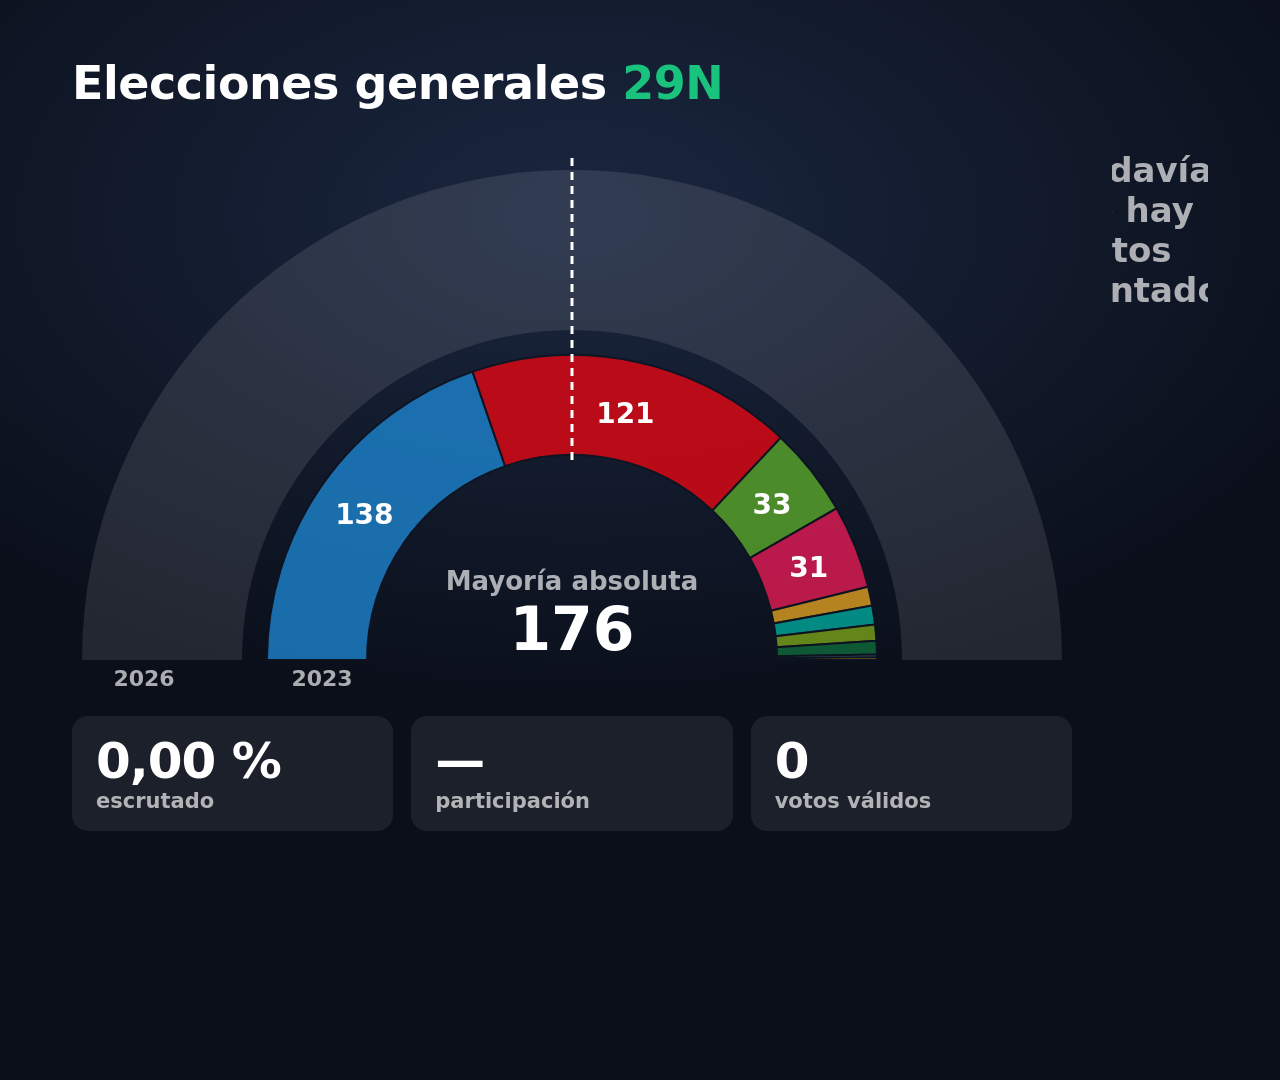
==== web/directo/index.html @ 6703514a "Gráficos para directo (OBS) y resumen de datos para pantallas de calle - web/directo/: faldón, colum" ====
<!doctype html>
<html lang="es">
<head>
<meta charset="utf-8">
<meta name="robots" content="noindex, nofollow">
<title>29N · Gráficos para directo</title>
<!--
  Gráficos del 29N para capturar con OBS (fuente «Navegador», 1920 × 1080, fondo transparente).
  Leen el mismo fichero que la web (../data/vivo_29n.json) y se refrescan solos cada 15 s.

  Dirección: .../directo/?vista=VISTA[&opción=valor…]
    vista=faldon         barra inferior con carrusel de partidos (superpuesta sobre el plano de estudio)
    vista=columna        columna lateral con todos los partidos con escaño (superpuesta)
    vista=arco           pantalla completa: hemiciclo (fuera 2026, dentro 2023) y tabla
    vista=participacion  pantalla completa: constitución de mesas y avances de las 14:00 y las 18:00
    vista=provincia&provincia=28   pantalla completa: una provincia, con el último escaño
  Opciones:
    fondo=transparente | oscuro | croma     (por defecto: transparente en faldon/columna, oscuro en el resto)
    lado=derecha         columna a la derecha            paso=6     segundos por página del carrusel
    datos=simulacro | demo                  para ensayar sin recuento real (último envío del simulacro de Interior)
  Logos: si existe logos/<ID>.png (PP.png, PSOE.png, VOX.png, FA.png…), se muestra en lugar del bloque de color.
-->
<style>
  :root { --tinta: #0d1320; --panel: rgba(13, 19, 32, .94); --panel2: rgba(255, 255, 255, .07); --texto: #fff;
          --tenue: rgba(255, 255, 255, .66); --acento: #19c37d; --sube: #3ddc84; --baja: #ff6b6b; }
  * { box-sizing: border-box; margin: 0; }
  html, body { width: 1920px; height: 1080px; overflow: hidden; background: transparent;
               font-family: "Inter", "Segoe UI", system-ui, -apple-system, Roboto, sans-serif; color: var(--texto);
               font-variant-numeric: tabular-nums; }
  body.fondo-oscuro { background: radial-gradient(1200px 700px at 30% 20%, #1b2740, #0a0f1a 70%); }
  body.fondo-croma { background: #00b140; }
  .vista { display: none; position: absolute; inset: 0; }
  body[data-vista="faldon"] #faldon, body[data-vista="columna"] #columna, body[data-vista="arco"] #arco,
  body[data-vista="participacion"] #participacion, body[data-vista="provincia"] #provincia { display: block; }
  .sello { font-size: 20px; font-weight: 800; letter-spacing: .12em; padding: 6px 14px; border-radius: 6px;
           background: #ffb020; color: #1a1300; }
  .delta { font-weight: 700; } .delta.sube { color: var(--sube); } .delta.baja { color: var(--baja); }
  .delta.igual { color: var(--tenue); }
  .logo { display: inline-flex; align-items: center; justify-content: center; border-radius: 10px; font-weight: 800;
          color: #fff; overflow: hidden; flex: none; text-shadow: 0 1px 2px rgba(0, 0, 0, .35); }
  .logo img { width: 100%; height: 100%; object-fit: contain; background: #fff; }

  /* ---------- Faldón ---------- */
  #faldon .barra { position: absolute; left: 60px; right: 60px; bottom: 54px; height: 150px; display: flex;
                   border-radius: 18px; overflow: hidden; background: var(--panel); box-shadow: 0 12px 40px rgba(0, 0, 0, .45); }
  #faldon .cab { width: 330px; flex: none; padding: 18px 26px; background: var(--acento); color: #04150d;
                 display: flex; flex-direction: column; justify-content: center; }
  #faldon .cab .t { font-size: 19px; font-weight: 800; letter-spacing: .08em; text-transform: uppercase; }
  #faldon .cab .n { font-size: 58px; font-weight: 800; line-height: 1.05; letter-spacing: -.02em; }
  #faldon .cab .h { font-size: 18px; font-weight: 600; opacity: .8; }
  #faldon .pista { flex: 1; display: grid; grid-template-columns: repeat(5, 1fr); align-items: stretch; }
  #faldon .ficha { display: flex; align-items: center; gap: 16px; padding: 0 20px; border-left: 1px solid rgba(255, 255, 255, .1);
                   animation: entra .5s ease both; min-width: 0; }
  #faldon .ficha .logo { width: 74px; height: 74px; font-size: 21px; }
  #faldon .ficha .nom { font-size: 21px; font-weight: 700; white-space: nowrap; overflow: hidden; text-overflow: ellipsis; }
  #faldon .ficha .esc { font-size: 50px; font-weight: 800; line-height: 1; letter-spacing: -.02em; }
  #faldon .ficha .esc small { font-size: 22px; font-weight: 700; margin-left: 8px; }
  #faldon .ficha .pct { font-size: 19px; color: var(--tenue); }
  #faldon .pie { position: absolute; right: 76px; bottom: 20px; font-size: 17px; color: #fff; opacity: .85;
                 text-shadow: 0 1px 3px rgba(0, 0, 0, .8); }
  @keyframes entra { from { opacity: 0; transform: translateY(18px); } to { opacity: 1; transform: none; } }

  /* ---------- Columna ---------- */
  #columna .col { position: absolute; top: 40px; bottom: 40px; left: 40px; width: 430px; border-radius: 18px;
                  background: var(--panel); box-shadow: 0 12px 40px rgba(0, 0, 0, .45); padding: 24px 22px;
                  display: flex; flex-direction: column; }
  body.lado-derecha #columna .col { left: auto; right: 40px; }
  #columna h1 { font-size: 26px; font-weight: 800; letter-spacing: .04em; text-transform: uppercase; line-height: 1.1; }
  #columna h1 b { color: var(--acento); display: block; }
  #columna .escr { margin: 16px 0 14px; padding: 10px 16px; border-radius: 12px; background: var(--panel2);
                   display: flex; align-items: baseline; justify-content: space-between; }
  #columna .escr span { font-size: 18px; color: var(--tenue); font-weight: 600; }
  #columna .escr b { font-size: 40px; font-weight: 800; letter-spacing: -.02em; }
  #columna .filas { flex: 1; display: flex; flex-direction: column; gap: 6px; overflow: hidden; }
  #columna .fila { display: grid; grid-template-columns: 1fr 78px 62px; align-items: center; height: 50px; flex: none;
                   border-radius: 9px; padding: 0 14px; font-size: 24px; font-weight: 700; }
  #columna .fila .n { white-space: nowrap; overflow: hidden; text-overflow: ellipsis; text-shadow: 0 1px 2px rgba(0, 0, 0, .3); }
  #columna .fila .e { text-align: right; font-size: 30px; font-weight: 800; }
  #columna .fila .d { text-align: right; font-size: 19px; background: rgba(0, 0, 0, .28); border-radius: 6px;
                      padding: 4px 6px; margin-left: 8px; }
  #columna .pie { margin-top: 12px; display: flex; justify-content: space-between; align-items: center; font-size: 20px; font-weight: 700; }
  #columna .pie span { color: var(--tenue); font-weight: 600; }

  /* ---------- Pantallas completas ---------- */
  .lleno { padding: 56px 72px; display: grid; gap: 40px; height: 100%; }
  .titulo { display: flex; align-items: center; gap: 22px; }
  .titulo h1 { font-size: 46px; font-weight: 800; letter-spacing: -.01em; }
  .titulo h1 b { color: var(--acento); }
  .titulo .hora { margin-left: auto; font-size: 24px; color: var(--tenue); font-weight: 600; }
  .cajas { display: flex; gap: 18px; }
  .caja { flex: 1; background: var(--panel2); border-radius: 16px; padding: 18px 24px; }
  .caja b { display: block; font-size: 50px; font-weight: 800; letter-spacing: -.02em; line-height: 1.1; }
  .caja span { font-size: 21px; color: var(--tenue); font-weight: 600; }
  #arco .lleno { grid-template-columns: 1000px 1fr; grid-template-rows: auto 1fr; }
  #arco .titulo { grid-column: 1 / -1; }
  #arco .izq { display: flex; flex-direction: column; gap: 26px; min-height: 0; }
  #arco svg { width: 100%; height: auto; display: block; }
  .tabla { display: flex; flex-direction: column; gap: 9px; min-height: 0; overflow: hidden; }
  .tabla .f { display: grid; grid-template-columns: 62px 1fr 150px 130px; align-items: center; gap: 18px;
              background: var(--panel2); border-radius: 13px; padding: 9px 20px 9px 10px; flex: none; }
  .tabla .f .logo { width: 62px; height: 62px; font-size: 17px; }
  .tabla .f .nom { font-size: 30px; font-weight: 700; white-space: nowrap; overflow: hidden; text-overflow: ellipsis; }
  .tabla .f .nom small { display: block; font-size: 19px; font-weight: 500; color: var(--tenue); }
  .tabla .f .pct { text-align: right; font-size: 27px; font-weight: 600; color: var(--tenue); }
  .tabla .f .esc { text-align: right; font-size: 48px; font-weight: 800; letter-spacing: -.02em; line-height: 1; }
  .tabla .f .esc small { display: block; font-size: 20px; margin-top: 3px; }
  #participacion .lleno { grid-template-rows: auto 1fr auto; }
  #participacion .dos { display: grid; grid-template-columns: 1fr 1fr; gap: 40px; align-items: stretch; }
  #participacion .av { background: var(--panel2); border-radius: 24px; padding: 40px 48px; display: flex; flex-direction: column; justify-content: center; }
  #participacion .av .h { font-size: 34px; font-weight: 700; color: var(--tenue); }
  #participacion .av .n { font-size: 190px; font-weight: 800; letter-spacing: -.04em; line-height: 1; }
  #participacion .av .n small { font-size: 80px; }
  #participacion .av .b { height: 22px; border-radius: 11px; background: rgba(255, 255, 255, .12); margin-top: 26px; overflow: hidden; }
  #participacion .av .b i { display: block; height: 100%; background: var(--acento); border-radius: 11px; }
  #participacion .av.pendiente .n { color: rgba(255, 255, 255, .25); }
  #provincia .lleno { grid-template-columns: 1fr 1fr; grid-template-rows: auto auto 1fr; }
  #provincia .titulo, #provincia .ultimo { grid-column: 1 / -1; }
  #provincia .ultimo { background: var(--acento); color: #04150d; border-radius: 16px; padding: 20px 28px; font-size: 32px; font-weight: 600; }
  #provincia .ultimo b { font-weight: 800; }
  .vacio { font-size: 34px; color: var(--tenue); font-weight: 600; align-self: center; }
</style>
</head>
<body>

<section id="faldon" class="vista">
  <div class="barra">
    <div class="cab"><div class="t" id="f-t">Escrutado</div><div class="n" id="f-n">—</div><div class="h" id="f-h"></div></div>
    <div class="pista" id="f-pista"></div>
  </div>
  <div class="pie" id="f-pie"></div>
</section>

<section id="columna" class="vista">
  <div class="col">
    <h1>Elecciones <b>generales</b></h1>
    <div class="escr"><span id="c-t">Escrutado</span><b id="c-n">—</b></div>
    <div class="filas" id="c-filas"></div>
    <div class="pie"><div>Mayoría absoluta 176</div><span id="c-h"></span></div>
  </div>
</section>

<section id="arco" class="vista">
  <div class="lleno">
    <div class="titulo"><h1>Elecciones generales <b>29N</b></h1><span class="sello" id="a-sello" hidden>SIMULACRO</span><span class="hora" id="a-h"></span></div>
    <div class="izq"><div id="a-svg"></div><div class="cajas" id="a-cajas"></div></div>
    <div class="tabla" id="a-tabla"></div>
  </div>
</section>

<section id="participacion" class="vista">
  <div class="lleno">
    <div class="titulo"><h1>Participación <b>29N</b></h1><span class="sello" id="p-sello" hidden>SIMULACRO</span><span class="hora" id="p-h"></span></div>
    <div class="dos" id="p-dos"></div>
    <div class="cajas" id="p-cajas"></div>
  </div>
</section>

<section id="provincia" class="vista">
  <div class="lleno">
    <div class="titulo"><h1 id="v-titulo"></h1><span class="sello" id="v-sello" hidden>SIMULACRO</span><span class="hora" id="v-h"></span></div>
    <div class="ultimo" id="v-ultimo" hidden></div>
    <div class="tabla" id="v-tabla"></div>
    <div class="izq"><div class="cajas" id="v-cajas" style="flex-direction:column"></div></div>
  </div>
</section>

<script>
const Q = new URLSearchParams(location.search);
const VISTA = Q.get("vista") || "arco";
const SUPERPUESTA = VISTA === "faldon" || VISTA === "columna";
document.body.dataset.vista = VISTA;
document.body.classList.add("fondo-" + (Q.get("fondo") || (SUPERPUESTA ? "transparente" : "oscuro")));
if (Q.get("lado") === "derecha") document.body.classList.add("lado-derecha");
const ORIGEN = { simulacro: "../data/simulacro_29n.json", demo: "../data/demo_29n.json" }[Q.get("datos")] || "../data/vivo_29n.json";
const PASO = 1000 * Math.max(3, Number(Q.get("paso")) || 6);

const NOMBRE = { PP: "PP", PSOE: "PSOE", VOX: "Vox", FA: "Frente Amplio", PODEMOS: "Podemos", SALF: "SALF", ERC: "ERC",
  JUNTS: "Junts", EH_BILDU: "EH Bildu", PNV: "PNV", BNG: "BNG", CC: "Coalición Canaria", COMPROMIS: "Compromís",
  NC: "NC-Podemos-IU", ADELANTE: "Adelante And.", TERUEL_EXISTE: "Teruel Existe", GBAI: "Geroa Bai", PACMA: "PACMA" };
const CORTO = { PP: "PP", PSOE: "PSOE", VOX: "VOX", FA: "FA", PODEMOS: "POD", SALF: "SALF", ERC: "ERC", JUNTS: "JUNTS",
  EH_BILDU: "BILDU", PNV: "PNV", BNG: "BNG", CC: "CC", COMPROMIS: "COMP", NC: "NC", ADELANTE: "ADEL", TERUEL_EXISTE: "TE", GBAI: "GBAI", PACMA: "PACMA" };
const COLOR = { PP: "#1D84CE", PSOE: "#E30713", VOX: "#5BA82B", FA: "#E51C55", PODEMOS: "#6B2E7A", SALF: "#7A5230",
  ERC: "#E0A020", JUNTS: "#00A99D", EH_BILDU: "#7BA21A", PNV: "#0F6B3C", BNG: "#5F93C0", CC: "#C9A400", COMPROMIS: "#D96A2B",
  NC: "#3C8D5A", ADELANTE: "#2AA198", TERUEL_EXISTE: "#4B6B4F", GBAI: "#B0333A", PACMA: "#9BB52B" };
// Reparto oficial de 2023 (anillo interior y comparación). PP incluye el escaño de UPN, hoy en coalición.
const E2023 = { PP: 138, PSOE: 121, VOX: 33, ERC: 7, JUNTS: 7, EH_BILDU: 6, PNV: 5, BNG: 1, CC: 1 };
const ARCO2023 = [["PP", 138], ["PSOE", 121], ["VOX", 33], ["SUMAR", 31], ["ERC", 7], ["JUNTS", 7], ["EH_BILDU", 6], ["PNV", 5], ["BNG", 1], ["CC", 1]];
const col = (f) => COLOR[f] || (f === "SUMAR" ? "#E51C55" : "#8D98A6");
const nom = (p) => NOMBRE[p.f] || p.s;
const $ = (s) => document.querySelector(s);
const num = (x) => Math.round(x).toLocaleString("es-ES", { useGrouping: "always" });
const dec = (x, d = 1) => Number(x).toLocaleString("es-ES", { minimumFractionDigits: d, maximumFractionDigits: d });
const el = (tag, cls, txt) => { const n = document.createElement(tag); if (cls) n.className = cls; if (txt !== undefined) n.textContent = txt; return n; };

function logo(p) {
  const d = el("span", "logo", CORTO[p.f] || p.s.slice(0, 5));
  d.style.background = col(p.f);
  const id = p.f !== "OTROS" ? p.f : null;
  if (id) {
    const img = new Image();
    img.onload = () => { d.textContent = ""; d.appendChild(img); };
    img.src = `logos/${id}.png`;
    img.alt = nom(p);
  }
  return d;
}
function delta(p, antes) {
  const base = antes ? antes[p.f] : E2023[p.f];
  if (base === undefined) return null;
  const d = p.e - base;
  return el("span", "delta " + (d > 0 ? "sube" : d < 0 ? "baja" : "igual"), d > 0 ? `+${d}` : d < 0 ? `−${-d}` : "=");
}
const conEscano = (a) => [...a.partidos].sort((x, y) => y.e - x.e || y.v - x.v);

let D = null, pagina = 0, firma = "";

function hemiciclo(a) {
  const NS = "http://www.w3.org/2000/svg";
  const svg = document.createElementNS(NS, "svg");
  svg.setAttribute("viewBox", "0 0 1000 540");
  const arco = (r1, r2, a0, a1) => {
    const pt = (r, x) => `${500 - r * Math.cos(x)},${510 - r * Math.sin(x)}`;
    return `M${pt(r2, a0)}A${r2},${r2} 0 0 1 ${pt(r2, a1)}L${pt(r1, a1)}A${r1},${r1} 0 0 0 ${pt(r1, a0)}Z`;
  };
  const texto = (x, y, t, tam, peso, relleno) => {
    const n = document.createElementNS(NS, "text");
    n.setAttribute("x", x); n.setAttribute("y", y); n.setAttribute("text-anchor", "middle");
    n.setAttribute("font-size", tam); n.setAttribute("font-weight", peso); n.setAttribute("fill", relleno || "#fff");
    n.textContent = t; svg.appendChild(n);
  };
  const anillo = (lista, r1, r2, opacidad) => {
    let acum = 0;
    if (!lista.length) {
      const p = document.createElementNS(NS, "path");
      p.setAttribute("d", arco(r1, r2, 0, Math.PI)); p.setAttribute("fill", "rgba(255,255,255,.1)"); svg.appendChild(p);
    }
    lista.forEach(([f, e]) => {
      const a0 = Math.PI * acum / 350, a1 = Math.PI * (acum + e) / 350;
      const p = document.createElementNS(NS, "path");
      p.setAttribute("d", arco(r1, r2, a0, a1)); p.setAttribute("fill", col(f)); p.setAttribute("opacity", opacidad);
      p.setAttribute("stroke", "#0d1320"); p.setAttribute("stroke-width", "2"); svg.appendChild(p);
      if (e >= 14) { const m = (a0 + a1) / 2, r = (r1 + r2) / 2; texto(500 - r * Math.cos(m), 510 - r * Math.sin(m) + 12, e, r2 - r1 > 100 ? 40 : 28, 800); }
      acum += e;
    });
  };
  anillo(conEscano(a).filter((p) => p.e > 0).map((p) => [p.f, p.e]), 330, 490, 1);
  anillo(ARCO2023, 205, 305, .8);
  const l = document.createElementNS(NS, "line");
  l.setAttribute("x1", 500); l.setAttribute("x2", 500); l.setAttribute("y1", 8); l.setAttribute("y2", 310);
  l.setAttribute("stroke", "#fff"); l.setAttribute("stroke-width", 3); l.setAttribute("stroke-dasharray", "8 6"); svg.appendChild(l);
  texto(500, 440, "Mayoría absoluta", 26, 600, "rgba(255,255,255,.66)");
  texto(500, 500, "176", 60, 800);
  texto(72, 536, "2026", 22, 700, "rgba(255,255,255,.66)");
  texto(250, 536, "2023", 22, 700, "rgba(255,255,255,.66)");
  return svg;
}

function tabla(cont, a, antes, max) {
  cont.replaceChildren();
  const lista = conEscano(a).filter((p) => p.e > 0 || p.v >= 0.02 * a.validos).slice(0, max);
  if (!lista.length) { cont.appendChild(el("div", "vacio", "Todavía no hay votos contados.")); return; }
  lista.forEach((p) => {
    const f = el("div", "f");
    const n = el("div", "nom", nom(p));
    n.appendChild(el("small", null, num(p.v) + " votos"));
    const e = el("div", "esc", String(p.e));
    const d = delta(p, antes); if (d) { const s = el("small"); s.appendChild(d); s.append(antes ? " vs 2023" : " vs 2023"); e.appendChild(s); }
    f.append(logo(p), n, el("div", "pct", dec(100 * p.v / a.validos, 1) + " %"), e);
    cont.appendChild(f);
  });
}
function cajas(cont, datos) {
  cont.replaceChildren();
  datos.forEach(([v, t]) => { const c = el("div", "caja"); c.append(el("b", null, v), el("span", null, t)); cont.appendChild(c); });
}

function pintarFaldon() {
  const a = D.nacional, hay = a.escrutado > 0, av = a.avances || [];
  if (hay) { $("#f-t").textContent = "Escrutado"; $("#f-n").textContent = dec(a.escrutado, 1) + " %"; }
  else if (av[1] > 0 || av[0] > 0) { $("#f-t").textContent = "Participación " + (av[1] > 0 ? "18:00" : "14:00"); $("#f-n").textContent = dec(av[1] > 0 ? av[1] : av[0], 1) + " %"; }
  else { $("#f-t").textContent = "Elecciones 29N"; $("#f-n").textContent = "20:00"; }
  $("#f-h").textContent = hay && D.hora ? "Actualizado a las " + D.hora : hay ? "" : "Inicio del escrutinio";
  const lista = conEscano(a).filter((p) => p.e > 0 || p.v >= 0.02 * a.validos);
  const pista = $("#f-pista");
  pista.replaceChildren();
  const paginas = Math.max(1, Math.ceil(lista.length / 5));
  lista.slice((pagina % paginas) * 5, (pagina % paginas) * 5 + 5).forEach((p, i) => {
    const f = el("div", "ficha"); f.style.animationDelay = i * 70 + "ms";
    const t = el("div");
    const e = el("div", "esc", String(p.e));
    const d = delta(p); if (d) { const s = el("small"); s.appendChild(d); e.appendChild(s); }
    t.append(el("div", "nom", nom(p)), e, el("div", "pct", dec(100 * p.v / a.validos, 1) + " % de voto"));
    f.append(logo(p), t);
    pista.appendChild(f);
  });
  if (!lista.length) pista.appendChild(el("div", "ficha", ""));
  $("#f-pie").textContent = (D.simulacro ? "SIMULACRO · " : "") + "Escaños · mayoría absoluta 176 · " + (paginas > 1 ? `${pagina % paginas + 1}/${paginas}` : "") + " · Fuente: Ministerio del Interior";
}
function pintarColumna() {
  const a = D.nacional;
  $("#c-t").textContent = D.simulacro ? "Simulacro · escrutado" : "Escrutado";
  $("#c-n").textContent = dec(a.escrutado, 2) + " %";
  $("#c-h").textContent = D.hora || "";
  const cont = $("#c-filas");
  cont.replaceChildren();
  conEscano(a).filter((p) => p.e > 0).slice(0, 15).forEach((p) => {
    const f = el("div", "fila"); f.style.background = col(p.f);
    const d = delta(p);
    const dd = el("div", "d"); if (d) { d.className = "delta"; dd.appendChild(d); } else dd.style.visibility = "hidden";
    f.append(el("div", "n", nom(p)), el("div", "e", String(p.e)), dd);
    cont.appendChild(f);
  });
  if (!cont.children.length) cont.appendChild(el("div", "vacio", "El escrutinio empieza a las 20:00"));
}
function pintarArco() {
  const a = D.nacional;
  $("#a-sello").hidden = !D.simulacro;
  $("#a-h").textContent = a.escrutado > 0 && D.hora ? "Actualizado a las " + D.hora : "";
  $("#a-svg").replaceChildren(hemiciclo(a));
  cajas($("#a-cajas"), [[dec(a.escrutado, 2) + " %", "escrutado"], [a.escrutado > 0 ? dec(a.participacion_residentes, 2) + " %" : "—", "participación"],
                        [num(a.validos), "votos válidos"]]);
  tabla($("#a-tabla"), a, null, 9);
}
function pintarParticipacion() {
  const a = D.nacional, av = a.avances || [0, 0];
  $("#p-sello").hidden = !D.simulacro;
  $("#p-h").textContent = "Fuente: Ministerio del Interior";
  const cont = $("#p-dos");
  cont.replaceChildren();
  [["Avance de las 14:00", av[0]], ["Avance de las 18:00", av[1]]].forEach(([t, v]) => {
    const c = el("div", "av" + (v > 0 ? "" : " pendiente"));
    const n = el("div", "n", v > 0 ? dec(v, 1) : "—"); if (v > 0) n.appendChild(el("small", null, " %"));
    const b = el("div", "b"); const i = el("i"); i.style.width = Math.min(100, v || 0) + "%"; b.appendChild(i);
    c.append(el("div", "h", t), n, b);
    cont.appendChild(c);
  });
  const m = a.mesas || {};
  cajas($("#p-cajas"), [[m.total ? dec(100 * m.constituidas / m.total, 1) + " %" : "—", "mesas constituidas"],
                        [m.total ? num(m.total) : "—", "mesas electorales"], [a.censo ? num(a.censo) : "—", "electores"]]);
}
function pintarProvincia() {
  const cod = Q.get("provincia") || "28", a = D.provincias[cod];
  if (!a) return;
  $("#v-sello").hidden = !D.simulacro;
  $("#v-titulo").replaceChildren(a.nombre + " ", el("b", null, a.escanos_total + " escaños"));
  $("#v-h").textContent = a.escrutado > 0 && D.hora ? "Actualizado a las " + D.hora : "";
  const u = $("#v-ultimo");
  u.hidden = !(a.escrutado > 0 && a.ultimo && Number(a.ultimo.ultima) > 0);
  if (!u.hidden) {
    const sig = (c) => { const p = a.partidos.find((x) => Number(x.c) === Number(c)); return p ? nom(p) : "otra candidatura"; };
    u.replaceChildren(el("b", null, "Último escaño: "), sig(a.ultimo.ultima) + ". ");
    if (Number(a.ultimo.proxima) > 0) u.append("El siguiente sería para ", el("b", null, sig(a.ultimo.proxima)), `, a ${num(a.ultimo.faltan)} votos.`);
  }
  tabla($("#v-tabla"), a, null, 7);
  cajas($("#v-cajas"), [[dec(a.escrutado, 2) + " %", "escrutado"], [a.escrutado > 0 ? dec(a.participacion_residentes, 2) + " %" : "—", "participación"],
                        [num(a.validos), "votos válidos"]]);
}
const PINTAR = { faldon: pintarFaldon, columna: pintarColumna, arco: pintarArco, participacion: pintarParticipacion, provincia: pintarProvincia };

async function cargar() {
  try {
    const r = await fetch(ORIGEN, { cache: "no-store" });
    if (!r.ok) return;
    const txt = await r.text();
    if (txt === firma) return;          // sin cambios: no se repinta (evita parpadeos en emisión)
    firma = txt; D = JSON.parse(txt);
    (PINTAR[VISTA] || pintarArco)();
  } catch (e) { /* se mantiene lo último que se pintó */ }
}
cargar();
setInterval(cargar, 15000);
if (VISTA === "faldon") setInterval(() => { if (D) { pagina++; pintarFaldon(); } }, PASO);
</script>
</body>
</html>
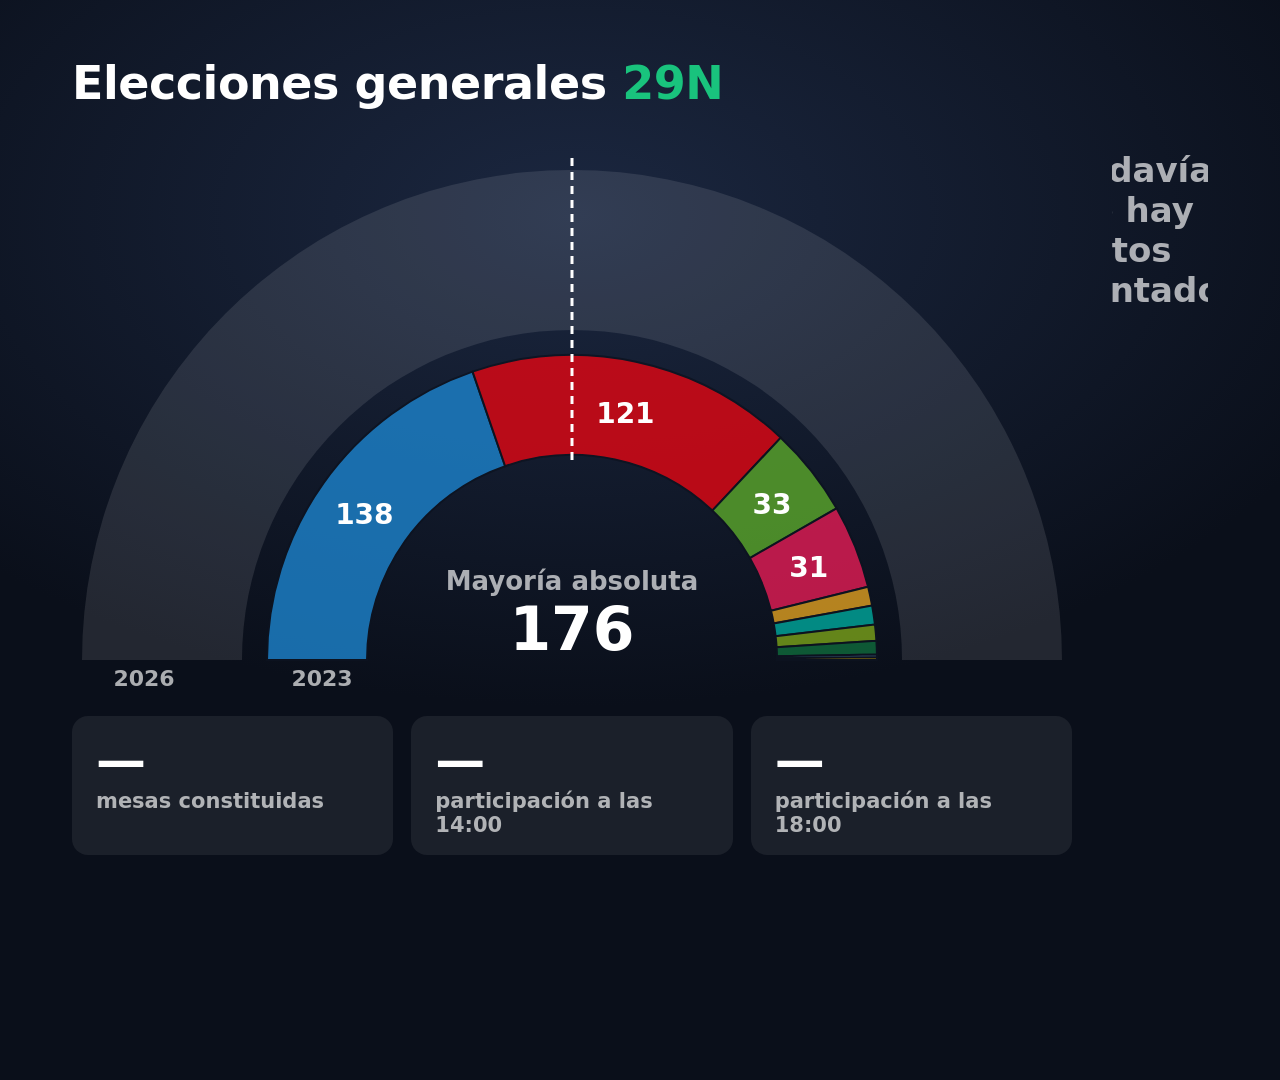
==== commit 5487190b: "Ensayo por fases de los gráficos de directo, piezas verticales para redes y análisis recuento/proyec" ====
--- a/web/directo/index.html
+++ b/web/directo/index.html
@@ -14,6 +14,14 @@
     vista=arco           pantalla completa: hemiciclo (fuera 2026, dentro 2023) y tabla
     vista=participacion  pantalla completa: constitución de mesas y avances de las 14:00 y las 18:00
     vista=provincia&provincia=28   pantalla completa: una provincia, con el último escaño
+    vista=ticker         cinta inferior que corre con los escaños más disputados: las n=5 provincias donde a la
+                         candidatura siguiente le faltan menos votos para quitar el último escaño (superpuesta).
+                         minimo=50 (% escrutado de la provincia para entrar); velocidad=140 (píxeles por segundo)
+    (piezas verticales para redes, en otra página: redes.html)
+    vista=bucle          pantalla completa: todos los gráficos, uno tras otro (cada=12 segundos por gráfico;
+                         vistas=arco,participacion,columna,faldon,provincia; provincias=28,08,46,41,29,48,50).
+                         Antes del escrutinio solo alterna participación y faldón.
+  Galería con miniaturas de todos: galeria.html
   Opciones:
     fondo=transparente | oscuro | croma     (por defecto: transparente en faldon/columna, oscuro en el resto)
     lado=derecha         columna a la derecha            paso=6     segundos por página del carrusel
@@ -31,7 +39,27 @@
   body.fondo-croma { background: #00b140; }
   .vista { display: none; position: absolute; inset: 0; }
   body[data-vista="faldon"] #faldon, body[data-vista="columna"] #columna, body[data-vista="arco"] #arco,
-  body[data-vista="participacion"] #participacion, body[data-vista="provincia"] #provincia { display: block; }
+  body[data-vista="participacion"] #participacion, body[data-vista="provincia"] #provincia,
+  body[data-vista="ticker"] #ticker { display: block; }
+  /* ---------- Ticker de escaños disputados ---------- */
+  #ticker .barra { position: absolute; left: 0; right: 0; bottom: 48px; height: 92px; display: flex; background: var(--panel);
+                   box-shadow: 0 12px 40px rgba(0, 0, 0, .45); }
+  #ticker .cab { flex: none; display: flex; flex-direction: column; justify-content: center; padding: 0 34px; background: var(--acento);
+                 color: #04150d; z-index: 1; box-shadow: 14px 0 22px rgba(0, 0, 0, .45); }
+  #ticker .cab b { font-size: 27px; font-weight: 800; letter-spacing: .06em; text-transform: uppercase; line-height: 1.1; }
+  #ticker .cab span { font-size: 17px; font-weight: 600; opacity: .8; }
+  #ticker .cinta { flex: 1; overflow: hidden; }
+  #ticker .rueda { display: inline-flex; height: 100%; align-items: center; white-space: nowrap; will-change: transform;
+                   animation: corre 40s linear infinite; }
+  #ticker .item { display: inline-flex; align-items: center; gap: 14px; padding: 0 46px; font-size: 30px; height: 100%;
+                  border-right: 1px solid rgba(255, 255, 255, .14); }
+  #ticker .item .prov { font-weight: 800; text-transform: uppercase; letter-spacing: .03em; }
+  #ticker .item .esc { font-size: 20px; color: var(--tenue); font-weight: 600; }
+  #ticker .item i { width: 18px; height: 18px; border-radius: 5px; flex: none; }
+  #ticker .item .t { color: var(--tenue); }
+  #ticker .item .votos { font-weight: 800; color: #ffd166; }
+  #ticker .aviso { padding: 0 46px; font-size: 28px; color: var(--tenue); align-self: center; }
+  @keyframes corre { from { transform: translateX(0); } to { transform: translateX(-50%); } }
   .sello { font-size: 20px; font-weight: 800; letter-spacing: .12em; padding: 6px 14px; border-radius: 6px;
            background: #ffb020; color: #1a1300; }
   .delta { font-weight: 700; } .delta.sube { color: var(--sube); } .delta.baja { color: var(--baja); }
@@ -56,6 +84,8 @@
   #faldon .ficha .esc { font-size: 50px; font-weight: 800; line-height: 1; letter-spacing: -.02em; }
   #faldon .ficha .esc small { font-size: 22px; font-weight: 700; margin-left: 8px; }
   #faldon .ficha .pct { font-size: 19px; color: var(--tenue); }
+  #faldon .pista.previa { grid-template-columns: repeat(3, 1fr); }
+  #faldon .pista.previa .ficha { padding: 0 34px; } #faldon .pista.previa .ficha .esc { font-size: 54px; }
   #faldon .pie { position: absolute; right: 76px; bottom: 20px; font-size: 17px; color: #fff; opacity: .85;
                  text-shadow: 0 1px 3px rgba(0, 0, 0, .8); }
   @keyframes entra { from { opacity: 0; transform: translateY(18px); } to { opacity: 1; transform: none; } }
@@ -70,7 +100,7 @@
   #columna .escr { margin: 16px 0 14px; padding: 10px 16px; border-radius: 12px; background: var(--panel2);
                    display: flex; align-items: baseline; justify-content: space-between; }
   #columna .escr span { font-size: 18px; color: var(--tenue); font-weight: 600; }
-  #columna .escr b { font-size: 40px; font-weight: 800; letter-spacing: -.02em; }
+  #columna .escr b { white-space: nowrap; margin-left: 10px; font-size: 40px; font-weight: 800; letter-spacing: -.02em; }
   #columna .filas { flex: 1; display: flex; flex-direction: column; gap: 6px; overflow: hidden; }
   #columna .fila { display: grid; grid-template-columns: 1fr 78px 62px; align-items: center; height: 50px; flex: none;
                    border-radius: 9px; padding: 0 14px; font-size: 24px; font-weight: 700; }
@@ -78,6 +108,8 @@
   #columna .fila .e { text-align: right; font-size: 30px; font-weight: 800; }
   #columna .fila .d { text-align: right; font-size: 19px; background: rgba(0, 0, 0, .28); border-radius: 6px;
                       padding: 4px 6px; margin-left: 8px; }
+  #columna .filas .caja { flex: none; padding: 14px 18px; margin-bottom: 6px; } #columna .filas .caja b { font-size: 42px; }
+  #columna .filas .vacio { font-size: 24px; margin-top: 14px; align-self: flex-start; }
   #columna .pie { margin-top: 12px; display: flex; justify-content: space-between; align-items: center; font-size: 20px; font-weight: 700; }
   #columna .pie span { color: var(--tenue); font-weight: 600; }
 
@@ -104,6 +136,13 @@
   .tabla .f .pct { text-align: right; font-size: 27px; font-weight: 600; color: var(--tenue); }
   .tabla .f .esc { text-align: right; font-size: 48px; font-weight: 800; letter-spacing: -.02em; line-height: 1; }
   .tabla .f .esc small { display: block; font-size: 20px; margin-top: 3px; }
+  .tabla.densa { gap: 6px; }
+  .tabla.densa .f { padding: 4px 18px 4px 8px; grid-template-columns: 46px 1fr 150px 130px; }
+  .tabla.densa .f .logo { width: 46px; height: 46px; font-size: 13px; border-radius: 8px; }
+  .tabla.densa .f .nom { font-size: 25px; } .tabla.densa .f .nom small { font-size: 15px; }
+  .tabla.densa .f .pct { font-size: 23px; } .tabla.densa .f .esc { font-size: 36px; }
+  .tabla.densa .f .esc { white-space: nowrap; } .tabla.densa .f .esc small { display: inline; font-size: 19px; margin: 0 0 0 10px; }
+  .tabla.densa .f .esc .vs { display: none; }
   #participacion .lleno { grid-template-rows: auto 1fr auto; }
   #participacion .dos { display: grid; grid-template-columns: 1fr 1fr; gap: 40px; align-items: stretch; }
   #participacion .av { background: var(--panel2); border-radius: 24px; padding: 40px 48px; display: flex; flex-direction: column; justify-content: center; }
@@ -112,6 +151,8 @@
   #participacion .av .n small { font-size: 80px; }
   #participacion .av .b { height: 22px; border-radius: 11px; background: rgba(255, 255, 255, .12); margin-top: 26px; overflow: hidden; }
   #participacion .av .b i { display: block; height: 100%; background: var(--acento); border-radius: 11px; }
+  #participacion .av .cmp { font-size: 34px; font-weight: 600; margin-top: 26px; min-height: 48px; }
+  #participacion .av .ref { font-size: 26px; color: var(--tenue); margin-top: 8px; }
   #participacion .av.pendiente .n { color: rgba(255, 255, 255, .25); }
   #provincia .lleno { grid-template-columns: 1fr 1fr; grid-template-rows: auto auto 1fr; }
   #provincia .titulo, #provincia .ultimo { grid-column: 1 / -1; }
@@ -155,6 +196,13 @@
   </div>
 </section>
 
+<section id="ticker" class="vista">
+  <div class="barra">
+    <div class="cab"><b>Escaños en el aire</b><span id="t-h"></span></div>
+    <div class="cinta" id="t-cinta"></div>
+  </div>
+</section>
+
 <section id="provincia" class="vista">
   <div class="lleno">
     <div class="titulo"><h1 id="v-titulo"></h1><span class="sello" id="v-sello" hidden>SIMULACRO</span><span class="hora" id="v-h"></span></div>
@@ -166,8 +214,13 @@
 
 <script>
 const Q = new URLSearchParams(location.search);
-const VISTA = Q.get("vista") || "arco";
-const SUPERPUESTA = VISTA === "faldon" || VISTA === "columna";
+const TODAS = ["arco", "participacion", "columna", "faldon", "provincia"];
+const BUCLE = Q.get("vista") === "bucle";
+const VISTAS = (Q.get("vistas") || TODAS.join(",")).split(",").filter((v) => TODAS.includes(v) || v === "ticker");
+const PROVS = (Q.get("provincias") || "28,08,46,41,29,48,50").split(",");
+let VISTA = BUCLE ? VISTAS[0] || "arco" : Q.get("vista") || "arco";
+let PROV = Q.get("provincia") || PROVS[0];
+const SUPERPUESTA = !BUCLE && ["faldon", "columna", "ticker"].includes(VISTA);
 document.body.dataset.vista = VISTA;
 document.body.classList.add("fondo-" + (Q.get("fondo") || (SUPERPUESTA ? "transparente" : "oscuro")));
 if (Q.get("lado") === "derecha") document.body.classList.add("lado-derecha");
@@ -183,7 +236,11 @@
   ERC: "#E0A020", JUNTS: "#00A99D", EH_BILDU: "#7BA21A", PNV: "#0F6B3C", BNG: "#5F93C0", CC: "#C9A400", COMPROMIS: "#D96A2B",
   NC: "#3C8D5A", ADELANTE: "#2AA198", TERUEL_EXISTE: "#4B6B4F", GBAI: "#B0333A", PACMA: "#9BB52B" };
 // Reparto oficial de 2023 (anillo interior y comparación). PP incluye el escaño de UPN, hoy en coalición.
+// Avances de participación de las dos generales anteriores (Interior, vía la tabla de Wikipedia; ver escrutinio_29n.py).
+const AV_PREVIOS = [{ 2023: 40.48, 2019: 37.92 }, { 2023: 53.12, 2019: 56.86 }];
 const E2023 = { PP: 138, PSOE: 121, VOX: 33, ERC: 7, JUNTS: 7, EH_BILDU: 6, PNV: 5, BNG: 1, CC: 1 };
+// Escaños de 2023 por provincia de los espacios con continuidad (de web/data/resultados.json; PP incluye UPN).
+const E2023_PROV = {"01":{"PSOE":1,"EH_BILDU":1,"PP":1,"PNV":1},"02":{"PP":2,"PSOE":2},"03":{"PP":5,"PSOE":4,"VOX":2},"04":{"PP":3,"PSOE":2,"VOX":1},"05":{"PP":2,"PSOE":1},"06":{"PSOE":2,"PP":2,"VOX":1},"07":{"PP":3,"PSOE":3,"VOX":1},"08":{"PSOE":13,"PP":5,"ERC":4,"JUNTS":3,"VOX":2},"09":{"PP":2,"PSOE":2},"10":{"PSOE":2,"PP":2},"11":{"PP":4,"PSOE":3,"VOX":1},"12":{"PP":2,"PSOE":2,"VOX":1},"13":{"PP":2,"PSOE":2,"VOX":1},"14":{"PP":2,"PSOE":2,"VOX":1},"15":{"PP":4,"PSOE":2,"BNG":1},"16":{"PP":2,"PSOE":1},"17":{"PSOE":2,"JUNTS":2,"ERC":1},"18":{"PP":3,"PSOE":2,"VOX":1},"19":{"PP":1,"PSOE":1,"VOX":1},"20":{"EH_BILDU":2,"PSOE":2,"PNV":2},"21":{"PP":2,"PSOE":2,"VOX":1},"22":{"PP":2,"PSOE":1},"23":{"PP":2,"PSOE":2,"VOX":1},"24":{"PP":2,"PSOE":2},"25":{"PSOE":2,"ERC":1,"JUNTS":1},"26":{"PP":2,"PSOE":2},"27":{"PP":3,"PSOE":1},"28":{"PP":16,"PSOE":10,"VOX":5},"29":{"PP":5,"PSOE":3,"VOX":2},"30":{"PP":4,"PSOE":3,"VOX":2},"31":{"PSOE":2,"EH_BILDU":1,"PP":2},"32":{"PP":3,"PSOE":1},"33":{"PP":3,"PSOE":2,"VOX":1},"34":{"PP":2,"PSOE":1},"35":{"PSOE":3,"PP":3,"VOX":1},"36":{"PP":3,"PSOE":3},"37":{"PP":3,"PSOE":1},"38":{"PP":3,"PSOE":3,"CC":1},"39":{"PP":2,"PSOE":2,"VOX":1},"40":{"PP":2,"PSOE":1},"41":{"PSOE":5,"PP":4,"VOX":1},"42":{"PP":1,"PSOE":1},"43":{"PSOE":2,"ERC":1,"PP":1,"JUNTS":1},"44":{"PP":2,"PSOE":1},"45":{"PP":3,"PSOE":2,"VOX":1},"46":{"PP":6,"PSOE":5,"VOX":2},"47":{"PP":2,"PSOE":2,"VOX":1},"48":{"PNV":2,"PSOE":2,"EH_BILDU":2,"PP":1},"49":{"PP":2,"PSOE":1},"50":{"PP":3,"PSOE":2,"VOX":1},"51":{"PP":1},"52":{"PP":1}};
 const ARCO2023 = [["PP", 138], ["PSOE", 121], ["VOX", 33], ["SUMAR", 31], ["ERC", 7], ["JUNTS", 7], ["EH_BILDU", 6], ["PNV", 5], ["BNG", 1], ["CC", 1]];
 const col = (f) => COLOR[f] || (f === "SUMAR" ? "#E51C55" : "#8D98A6");
 const nom = (p) => NOMBRE[p.f] || p.s;
@@ -205,7 +262,8 @@
   return d;
 }
 function delta(p, antes) {
-  const base = antes ? antes[p.f] : E2023[p.f];
+  // Con `antes` (una provincia): los espacios con continuidad que no tuvieron escaño allí se comparan con 0.
+  const base = antes ? (E2023[p.f] === undefined ? undefined : antes[p.f] || 0) : E2023[p.f];
   if (base === undefined) return null;
   const d = p.e - base;
   return el("span", "delta " + (d > 0 ? "sube" : d < 0 ? "baja" : "igual"), d > 0 ? `+${d}` : d < 0 ? `−${-d}` : "=");
@@ -258,13 +316,14 @@
 function tabla(cont, a, antes, max) {
   cont.replaceChildren();
   const lista = conEscano(a).filter((p) => p.e > 0 || p.v >= 0.02 * a.validos).slice(0, max);
+  cont.classList.toggle("densa", lista.length > 9);      // con más de nueve filas se aprietan para que quepan todas
   if (!lista.length) { cont.appendChild(el("div", "vacio", "Todavía no hay votos contados.")); return; }
   lista.forEach((p) => {
     const f = el("div", "f");
     const n = el("div", "nom", nom(p));
     n.appendChild(el("small", null, num(p.v) + " votos"));
     const e = el("div", "esc", String(p.e));
-    const d = delta(p, antes); if (d) { const s = el("small"); s.appendChild(d); s.append(antes ? " vs 2023" : " vs 2023"); e.appendChild(s); }
+    const d = delta(p, antes); if (d) { const s = el("small"); s.appendChild(d); s.appendChild(el("span", "vs", " vs 2023")); e.appendChild(s); }
     f.append(logo(p), n, el("div", "pct", dec(100 * p.v / a.validos, 1) + " %"), e);
     cont.appendChild(f);
   });
@@ -274,12 +333,18 @@
   datos.forEach(([v, t]) => { const c = el("div", "caja"); c.append(el("b", null, v), el("span", null, t)); cont.appendChild(c); });
 }
 
+// Antes del escrutinio: mesas constituidas y avances de participación (lo que haya llegado), como pares [valor, rótulo].
+function previa(a) {
+  const m = a.mesas || {}, av = a.avances || [];
+  return [[m.total ? dec(100 * m.constituidas / m.total, 1) + " %" : "—", "mesas constituidas"],
+          [av[0] > 0 ? dec(av[0], 2) + " %" : "—", "participación a las 14:00"], [av[1] > 0 ? dec(av[1], 2) + " %" : "—", "participación a las 18:00"]];
+}
 function pintarFaldon() {
   const a = D.nacional, hay = a.escrutado > 0, av = a.avances || [];
   if (hay) { $("#f-t").textContent = "Escrutado"; $("#f-n").textContent = dec(a.escrutado, 1) + " %"; }
   else if (av[1] > 0 || av[0] > 0) { $("#f-t").textContent = "Participación " + (av[1] > 0 ? "18:00" : "14:00"); $("#f-n").textContent = dec(av[1] > 0 ? av[1] : av[0], 1) + " %"; }
   else { $("#f-t").textContent = "Elecciones 29N"; $("#f-n").textContent = "20:00"; }
-  $("#f-h").textContent = hay && D.hora ? "Actualizado a las " + D.hora : hay ? "" : "Inicio del escrutinio";
+  $("#f-h").textContent = hay && D.hora ? "Actualizado a las " + D.hora : hay ? "" : av[0] > 0 ? "Fuente: Ministerio del Interior" : "Inicio del escrutinio";
   const lista = conEscano(a).filter((p) => p.e > 0 || p.v >= 0.02 * a.validos);
   const pista = $("#f-pista");
   pista.replaceChildren();
@@ -293,13 +358,29 @@
     f.append(logo(p), t);
     pista.appendChild(f);
   });
-  if (!lista.length) pista.appendChild(el("div", "ficha", ""));
-  $("#f-pie").textContent = (D.simulacro ? "SIMULACRO · " : "") + "Escaños · mayoría absoluta 176 · " + (paginas > 1 ? `${pagina % paginas + 1}/${paginas}` : "") + " · Fuente: Ministerio del Interior";
+  if (!lista.length && !hay) {            // sin recuento: la barra enseña la participación comparada con 2023
+    pista.classList.add("previa");
+    const m = a.mesas || {};
+    [["Mesas constituidas", m.total ? dec(100 * m.constituidas / m.total, 1) + " %" : "—", m.total ? num(m.total) + " mesas" : ""],
+     ["Participación a las 14:00", av[0] > 0 ? dec(av[0], 2) + " %" : "—", av[0] > 0 ? AV_PREVIOS[0][2023] : null],
+     ["Participación a las 18:00", av[1] > 0 ? dec(av[1], 2) + " %" : "—", av[1] > 0 ? AV_PREVIOS[1][2023] : null]].forEach(([t, v, ref], k) => {
+      const f = el("div", "ficha"), c = el("div");
+      const pie = el("div", "pct");
+      if (typeof ref === "number") {
+        const d = (k === 1 ? av[0] : av[1]) - ref;
+        pie.append(el("span", "delta " + (d > 0 ? "sube" : d < 0 ? "baja" : "igual"), (d > 0 ? "▲ " : d < 0 ? "▼ " : "= ") + dec(Math.abs(d), 2)), ` puntos · en 2023, ${dec(ref, 2)} %`);
+      } else pie.textContent = ref || (k ? "pendiente" : "");
+      c.append(el("div", "nom", t), el("div", "esc", v), pie);
+      f.appendChild(c); pista.appendChild(f);
+    });
+  } else { pista.classList.remove("previa"); if (!lista.length) pista.appendChild(el("div", "ficha", "")); }
+  $("#f-pie").textContent = (D.simulacro ? "SIMULACRO · " : "") + (hay ? "Escaños · mayoría absoluta 176 · " + (paginas > 1 ? `${pagina % paginas + 1}/${paginas} · ` : "") : "") + "Fuente: Ministerio del Interior";
 }
 function pintarColumna() {
   const a = D.nacional;
-  $("#c-t").textContent = D.simulacro ? "Simulacro · escrutado" : "Escrutado";
-  $("#c-n").textContent = dec(a.escrutado, 2) + " %";
+  const hay = a.escrutado > 0, av = a.avances || [];
+  $("#c-t").textContent = (D.simulacro ? "Simulacro · " : "") + (hay ? "escrutado" : av[1] > 0 ? "participación 18:00" : av[0] > 0 ? "participación 14:00" : "escrutado");
+  $("#c-n").textContent = hay ? dec(a.escrutado, 2) + " %" : av[1] > 0 ? dec(av[1], 2) + " %" : av[0] > 0 ? dec(av[0], 2) + " %" : "0,00 %";
   $("#c-h").textContent = D.hora || "";
   const cont = $("#c-filas");
   cont.replaceChildren();
@@ -310,16 +391,19 @@
     f.append(el("div", "n", nom(p)), el("div", "e", String(p.e)), dd);
     cont.appendChild(f);
   });
-  if (!cont.children.length) cont.appendChild(el("div", "vacio", "El escrutinio empieza a las 20:00"));
+  if (!cont.children.length) {
+    previa(a).forEach(([v, t]) => { const c = el("div", "caja"); c.append(el("b", null, v), el("span", null, t)); cont.appendChild(c); });
+    cont.appendChild(el("div", "vacio", "El escrutinio empieza a las 20:00"));
+  }
 }
 function pintarArco() {
   const a = D.nacional;
   $("#a-sello").hidden = !D.simulacro;
   $("#a-h").textContent = a.escrutado > 0 && D.hora ? "Actualizado a las " + D.hora : "";
   $("#a-svg").replaceChildren(hemiciclo(a));
-  cajas($("#a-cajas"), [[dec(a.escrutado, 2) + " %", "escrutado"], [a.escrutado > 0 ? dec(a.participacion_residentes, 2) + " %" : "—", "participación"],
-                        [num(a.validos), "votos válidos"]]);
-  tabla($("#a-tabla"), a, null, 9);
+  cajas($("#a-cajas"), a.escrutado > 0 ? [[dec(a.escrutado, 2) + " %", "escrutado"], [dec(a.participacion_residentes, 2) + " %", "participación"],
+                        [num(a.validos), "votos válidos"]] : previa(a));
+  tabla($("#a-tabla"), a, null, 14);
 }
 function pintarParticipacion() {
   const a = D.nacional, av = a.avances || [0, 0];
@@ -327,11 +411,17 @@
   $("#p-h").textContent = "Fuente: Ministerio del Interior";
   const cont = $("#p-dos");
   cont.replaceChildren();
-  [["Avance de las 14:00", av[0]], ["Avance de las 18:00", av[1]]].forEach(([t, v]) => {
+  [["Avance de las 14:00", av[0]], ["Avance de las 18:00", av[1]]].forEach(([t, v], k) => {
     const c = el("div", "av" + (v > 0 ? "" : " pendiente"));
     const n = el("div", "n", v > 0 ? dec(v, 1) : "—"); if (v > 0) n.appendChild(el("small", null, " %"));
     const b = el("div", "b"); const i = el("i"); i.style.width = Math.min(100, v || 0) + "%"; b.appendChild(i);
-    c.append(el("div", "h", t), n, b);
+    const cmp = el("div", "cmp"), antes = AV_PREVIOS[k];
+    if (v > 0) {
+      const d = v - antes[2023];
+      cmp.append(el("span", "delta " + (d > 0 ? "sube" : d < 0 ? "baja" : "igual"), (d > 0 ? "▲ " : d < 0 ? "▼ " : "= ") + dec(Math.abs(d), 2) + " puntos"), " respecto a 2023");
+    }
+    const ref = el("div", "ref", `Julio de 2023: ${dec(antes[2023], 2)} %  ·  Noviembre de 2019: ${dec(antes[2019], 2)} %`);
+    c.append(el("div", "h", t), n, b, cmp, ref);
     cont.appendChild(c);
   });
   const m = a.mesas || {};
@@ -339,7 +429,7 @@
                         [m.total ? num(m.total) : "—", "mesas electorales"], [a.censo ? num(a.censo) : "—", "electores"]]);
 }
 function pintarProvincia() {
-  const cod = Q.get("provincia") || "28", a = D.provincias[cod];
+  const cod = PROV, a = D.provincias[cod];
   if (!a) return;
   $("#v-sello").hidden = !D.simulacro;
   $("#v-titulo").replaceChildren(a.nombre + " ", el("b", null, a.escanos_total + " escaños"));
@@ -351,12 +441,57 @@
     u.replaceChildren(el("b", null, "Último escaño: "), sig(a.ultimo.ultima) + ". ");
     if (Number(a.ultimo.proxima) > 0) u.append("El siguiente sería para ", el("b", null, sig(a.ultimo.proxima)), `, a ${num(a.ultimo.faltan)} votos.`);
   }
-  tabla($("#v-tabla"), a, null, 7);
+  tabla($("#v-tabla"), a, E2023_PROV[cod] || {}, 9);
   cajas($("#v-cajas"), [[dec(a.escrutado, 2) + " %", "escrutado"], [a.escrutado > 0 ? dec(a.participacion_residentes, 2) + " %" : "—", "participación"],
                         [num(a.validos), "votos válidos"]]);
 }
-const PINTAR = { faldon: pintarFaldon, columna: pintarColumna, arco: pintarArco, participacion: pintarParticipacion, provincia: pintarProvincia };
-
+/* Escaños más disputados: provincias donde a la siguiente candidatura le faltan menos votos para el último escaño.
+   Los votos que faltan los da Interior sobre lo contado hasta ese envío; para que no ganen siempre las provincias con
+   poco recuento se exige un mínimo escrutado y se ordena por los votos que faltarían al 100 % a este ritmo. */
+function disputados(n, minimo) {
+  return Object.values(D.provincias)
+    .filter((a) => a.escrutado >= minimo && a.escrutado > 0 && a.ultimo && Number(a.ultimo.ultima) > 0 && Number(a.ultimo.proxima) > 0 && a.ultimo.faltan > 0)
+    .sort((x, y) => x.ultimo.faltan / x.escrutado - y.ultimo.faltan / y.escrutado)
+    .slice(0, n);
+}
+function pintarTicker() {
+  const n = Math.max(1, Number(Q.get("n")) || 5), minimo = Q.has("minimo") ? Number(Q.get("minimo")) : 50;
+  const cinta = $("#t-cinta"), lista = disputados(n, minimo);
+  $("#t-h").textContent = (D.simulacro ? "SIMULACRO · " : "") + (D.hora ? "Datos de las " + D.hora : "Último escaño de cada provincia");
+  cinta.replaceChildren();
+  if (!lista.length) { cinta.appendChild(el("div", "aviso", D.nacional.escrutado > 0 ? "Aún no hay provincias con recuento suficiente." : "El escrutinio empieza a las 20:00.")); cinta.style.display = "flex"; return; }
+  cinta.style.display = "";
+  const rueda = el("div", "rueda");
+  const punto = (p) => { const i = el("i"); i.style.background = p ? col(p.f) : "#8D98A6"; return i; };
+  for (let vuelta = 0; vuelta < 2; vuelta++) lista.forEach((a) => {       // dos copias seguidas: la cinta gira sin corte
+    const de = (c) => a.partidos.find((x) => Number(x.c) === Number(c));
+    const u = de(a.ultimo.ultima), s = de(a.ultimo.proxima);
+    const it = el("span", "item");
+    it.append(el("span", "prov", a.nombre), el("span", "esc", dec(a.escrutado, 1) + " % escrutado"),
+      el("span", "t", "último escaño:"), punto(u), el("b", null, u ? nom(u) : "otra candidatura"),
+      el("span", "t", "· se lo quitaría"), punto(s), el("b", null, s ? nom(s) : "otra candidatura"),
+      el("span", "t", "con"), el("span", "votos", num(a.ultimo.faltan) + " votos más"));
+    rueda.appendChild(it);
+  });
+  cinta.appendChild(rueda);
+  rueda.style.animationDuration = Math.max(10, rueda.scrollWidth / 2 / Math.max(40, Number(Q.get("velocidad")) || 140)) + "s";
+}
+const PINTAR = { ticker: pintarTicker, faldon: pintarFaldon, columna: pintarColumna, arco: pintarArco, participacion: pintarParticipacion, provincia: pintarProvincia };
+
+function mostrar() { document.body.dataset.vista = VISTA; (PINTAR[VISTA] || pintarArco)(); }
+// Bucle: pasa al gráfico siguiente. Sin escrutinio solo tienen contenido la participación y el faldón.
+let paso = 0, vueltaProv = 0;
+function siguiente() {
+  if (!D) return;
+  const hay = D.nacional.escrutado > 0;
+  const lista = VISTAS.filter((v) => hay || v === "participacion" || v === "faldon");
+  if (!lista.length) return;
+  paso++;
+  VISTA = lista[paso % lista.length];
+  if (VISTA === "provincia") PROV = PROVS[vueltaProv++ % PROVS.length];
+  if (VISTA === "faldon") pagina++;
+  mostrar();
+}
 async function cargar() {
   try {
     const r = await fetch(ORIGEN, { cache: "no-store" });
@@ -364,12 +499,13 @@
     const txt = await r.text();
     if (txt === firma) return;          // sin cambios: no se repinta (evita parpadeos en emisión)
     firma = txt; D = JSON.parse(txt);
-    (PINTAR[VISTA] || pintarArco)();
+    mostrar();
   } catch (e) { /* se mantiene lo último que se pintó */ }
 }
 cargar();
 setInterval(cargar, 15000);
-if (VISTA === "faldon") setInterval(() => { if (D) { pagina++; pintarFaldon(); } }, PASO);
+if (BUCLE) setInterval(siguiente, 1000 * Math.max(4, Number(Q.get("cada")) || 12));
+else if (VISTA === "faldon") setInterval(() => { if (D) { pagina++; pintarFaldon(); } }, PASO);
 </script>
 </body>
 </html>
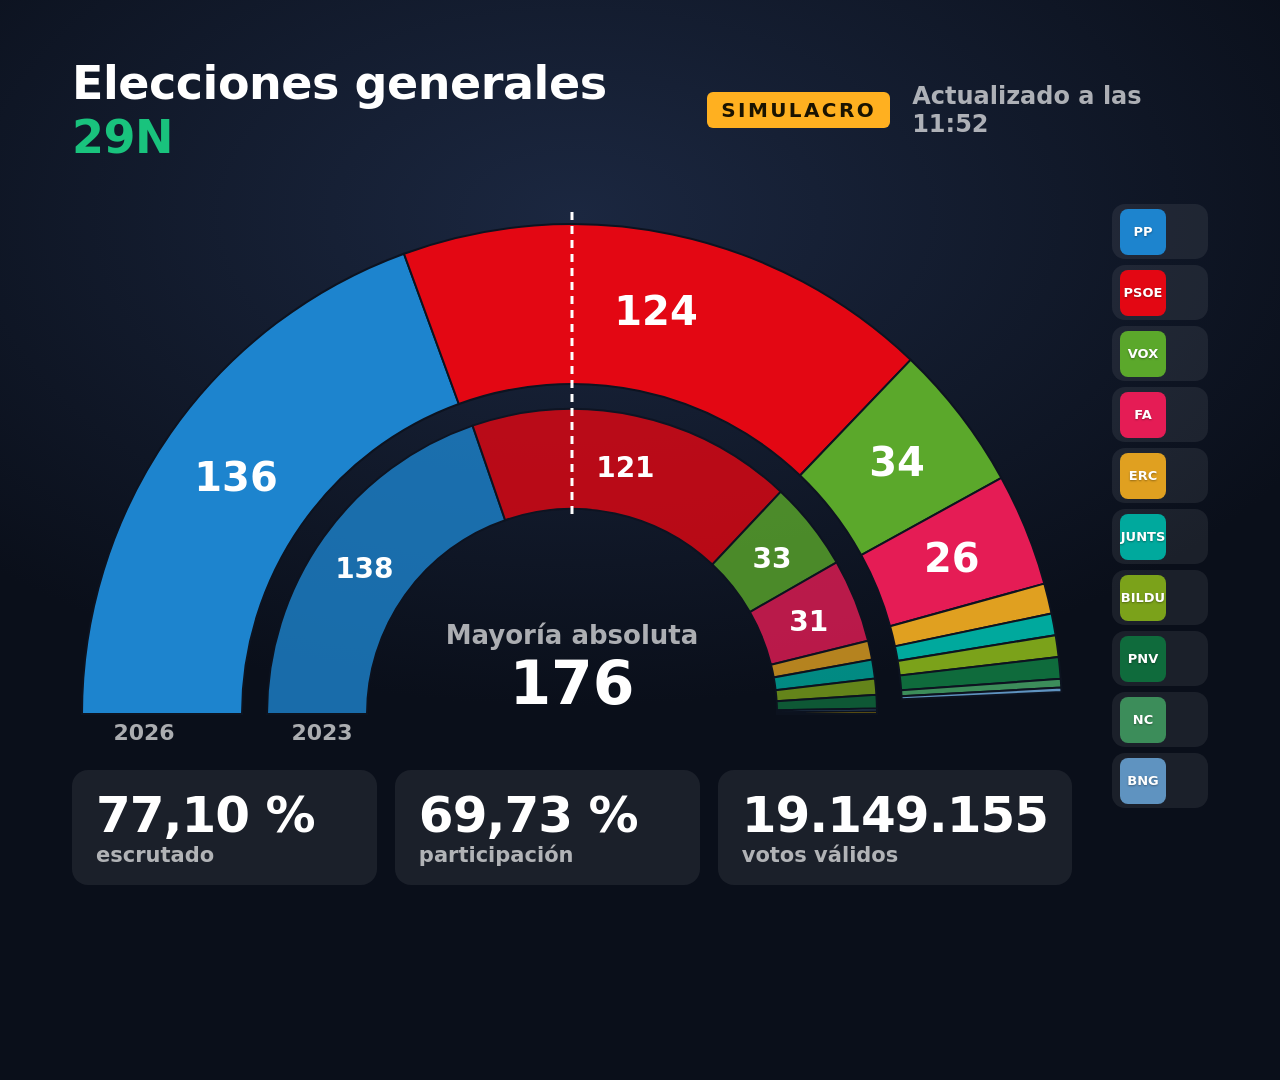
==== commit 8f4d7c10: "OBS con fondo blanco; redes: mapa de provincias con faldón y pactómetro Co-Authored-By: Claude Fable" ====
--- a/web/directo/index.html
+++ b/web/directo/index.html
@@ -23,20 +23,29 @@
                          Antes del escrutinio solo alterna participación y faldón.
   Galería con miniaturas de todos: galeria.html
   Opciones:
-    fondo=transparente | oscuro | croma     (por defecto: transparente en faldon/columna, oscuro en el resto)
+    fondo=transparente | oscuro | blanco | croma   (por defecto: transparente en faldon/columna, oscuro en el resto;
+                                            blanco = versión clara: fondo blanco, paneles claros y texto oscuro)
     lado=derecha         columna a la derecha            paso=6     segundos por página del carrusel
     datos=simulacro | demo                  para ensayar sin recuento real (último envío del simulacro de Interior)
   Logos: si existe logos/<ID>.png (PP.png, PSOE.png, VOX.png, FA.png…), se muestra en lugar del bloque de color.
 -->
 <style>
   :root { --tinta: #0d1320; --panel: rgba(13, 19, 32, .94); --panel2: rgba(255, 255, 255, .07); --texto: #fff;
-          --tenue: rgba(255, 255, 255, .66); --acento: #19c37d; --sube: #3ddc84; --baja: #ff6b6b; }
+          --tenue: rgba(255, 255, 255, .66); --acento: #19c37d; --sube: #3ddc84; --baja: #ff6b6b;
+          --raya: rgba(255, 255, 255, .12); --pista: rgba(255, 255, 255, .12); --oro: #ffd166; }
   * { box-sizing: border-box; margin: 0; }
   html, body { width: 1920px; height: 1080px; overflow: hidden; background: transparent;
                font-family: "Inter", "Segoe UI", system-ui, -apple-system, Roboto, sans-serif; color: var(--texto);
                font-variant-numeric: tabular-nums; }
   body.fondo-oscuro { background: radial-gradient(1200px 700px at 30% 20%, #1b2740, #0a0f1a 70%); }
   body.fondo-croma { background: #00b140; }
+  /* Versión clara (fondo=blanco): mismos gráficos con fondo blanco, paneles claros y texto oscuro. */
+  body.fondo-blanco { background: #fff; --tinta: #fff; --panel: #f3f5f8; --panel2: rgba(13, 19, 32, .06); --texto: #0d1320;
+                      --tenue: rgba(13, 19, 32, .62); --acento: #19c37d; --sube: #0a8a4a; --baja: #c62828;
+                      --raya: rgba(13, 19, 32, .12); --pista: rgba(13, 19, 32, .1); --oro: #a85f00; }
+  body.fondo-blanco #faldon .barra, body.fondo-blanco #columna .col, body.fondo-blanco #ticker .barra { box-shadow: 0 6px 24px rgba(13, 19, 32, .18); }
+  body.fondo-blanco #faldon .pie { color: var(--texto); text-shadow: none; }
+  body.fondo-blanco #participacion .av.pendiente .n { color: rgba(13, 19, 32, .22); }
   .vista { display: none; position: absolute; inset: 0; }
   body[data-vista="faldon"] #faldon, body[data-vista="columna"] #columna, body[data-vista="arco"] #arco,
   body[data-vista="participacion"] #participacion, body[data-vista="provincia"] #provincia,
@@ -52,12 +61,12 @@
   #ticker .rueda { display: inline-flex; height: 100%; align-items: center; white-space: nowrap; will-change: transform;
                    animation: corre 40s linear infinite; }
   #ticker .item { display: inline-flex; align-items: center; gap: 14px; padding: 0 46px; font-size: 30px; height: 100%;
-                  border-right: 1px solid rgba(255, 255, 255, .14); }
+                  border-right: 1px solid var(--raya); }
   #ticker .item .prov { font-weight: 800; text-transform: uppercase; letter-spacing: .03em; }
   #ticker .item .esc { font-size: 20px; color: var(--tenue); font-weight: 600; }
   #ticker .item i { width: 18px; height: 18px; border-radius: 5px; flex: none; }
   #ticker .item .t { color: var(--tenue); }
-  #ticker .item .votos { font-weight: 800; color: #ffd166; }
+  #ticker .item .votos { font-weight: 800; color: var(--oro); }
   #ticker .aviso { padding: 0 46px; font-size: 28px; color: var(--tenue); align-self: center; }
   @keyframes corre { from { transform: translateX(0); } to { transform: translateX(-50%); } }
   .sello { font-size: 20px; font-weight: 800; letter-spacing: .12em; padding: 6px 14px; border-radius: 6px;
@@ -77,7 +86,7 @@
   #faldon .cab .n { font-size: 58px; font-weight: 800; line-height: 1.05; letter-spacing: -.02em; }
   #faldon .cab .h { font-size: 18px; font-weight: 600; opacity: .8; }
   #faldon .pista { flex: 1; display: grid; grid-template-columns: repeat(5, 1fr); align-items: stretch; }
-  #faldon .ficha { display: flex; align-items: center; gap: 16px; padding: 0 20px; border-left: 1px solid rgba(255, 255, 255, .1);
+  #faldon .ficha { display: flex; align-items: center; gap: 16px; padding: 0 20px; border-left: 1px solid var(--raya);
                    animation: entra .5s ease both; min-width: 0; }
   #faldon .ficha .logo { width: 74px; height: 74px; font-size: 21px; }
   #faldon .ficha .nom { font-size: 21px; font-weight: 700; white-space: nowrap; overflow: hidden; text-overflow: ellipsis; }
@@ -103,7 +112,7 @@
   #columna .escr b { white-space: nowrap; margin-left: 10px; font-size: 40px; font-weight: 800; letter-spacing: -.02em; }
   #columna .filas { flex: 1; display: flex; flex-direction: column; gap: 6px; overflow: hidden; }
   #columna .fila { display: grid; grid-template-columns: 1fr 78px 62px; align-items: center; height: 50px; flex: none;
-                   border-radius: 9px; padding: 0 14px; font-size: 24px; font-weight: 700; }
+                   border-radius: 9px; padding: 0 14px; font-size: 24px; font-weight: 700; color: #fff; }
   #columna .fila .n { white-space: nowrap; overflow: hidden; text-overflow: ellipsis; text-shadow: 0 1px 2px rgba(0, 0, 0, .3); }
   #columna .fila .e { text-align: right; font-size: 30px; font-weight: 800; }
   #columna .fila .d { text-align: right; font-size: 19px; background: rgba(0, 0, 0, .28); border-radius: 6px;
@@ -149,7 +158,7 @@
   #participacion .av .h { font-size: 34px; font-weight: 700; color: var(--tenue); }
   #participacion .av .n { font-size: 190px; font-weight: 800; letter-spacing: -.04em; line-height: 1; }
   #participacion .av .n small { font-size: 80px; }
-  #participacion .av .b { height: 22px; border-radius: 11px; background: rgba(255, 255, 255, .12); margin-top: 26px; overflow: hidden; }
+  #participacion .av .b { height: 22px; border-radius: 11px; background: var(--pista); margin-top: 26px; overflow: hidden; }
   #participacion .av .b i { display: block; height: 100%; background: var(--acento); border-radius: 11px; }
   #participacion .av .cmp { font-size: 34px; font-weight: 600; margin-top: 26px; min-height: 48px; }
   #participacion .av .ref { font-size: 26px; color: var(--tenue); margin-top: 8px; }
@@ -280,6 +289,8 @@
     const pt = (r, x) => `${500 - r * Math.cos(x)},${510 - r * Math.sin(x)}`;
     return `M${pt(r2, a0)}A${r2},${r2} 0 0 1 ${pt(r2, a1)}L${pt(r1, a1)}A${r1},${r1} 0 0 0 ${pt(r1, a0)}Z`;
   };
+  const css = getComputedStyle(document.body), T = (v) => css.getPropertyValue(v).trim();
+  const TEXTO = T("--texto") || "#fff", TENUE = T("--tenue") || "rgba(255,255,255,.66)", TINTA = T("--tinta") || "#0d1320", PISTA = T("--pista") || "rgba(255,255,255,.1)";
   const texto = (x, y, t, tam, peso, relleno) => {
     const n = document.createElementNS(NS, "text");
     n.setAttribute("x", x); n.setAttribute("y", y); n.setAttribute("text-anchor", "middle");
@@ -290,13 +301,13 @@
     let acum = 0;
     if (!lista.length) {
       const p = document.createElementNS(NS, "path");
-      p.setAttribute("d", arco(r1, r2, 0, Math.PI)); p.setAttribute("fill", "rgba(255,255,255,.1)"); svg.appendChild(p);
+      p.setAttribute("d", arco(r1, r2, 0, Math.PI)); p.setAttribute("fill", PISTA); svg.appendChild(p);
     }
     lista.forEach(([f, e]) => {
       const a0 = Math.PI * acum / 350, a1 = Math.PI * (acum + e) / 350;
       const p = document.createElementNS(NS, "path");
       p.setAttribute("d", arco(r1, r2, a0, a1)); p.setAttribute("fill", col(f)); p.setAttribute("opacity", opacidad);
-      p.setAttribute("stroke", "#0d1320"); p.setAttribute("stroke-width", "2"); svg.appendChild(p);
+      p.setAttribute("stroke", TINTA); p.setAttribute("stroke-width", "2"); svg.appendChild(p);
       if (e >= 14) { const m = (a0 + a1) / 2, r = (r1 + r2) / 2; texto(500 - r * Math.cos(m), 510 - r * Math.sin(m) + 12, e, r2 - r1 > 100 ? 40 : 28, 800); }
       acum += e;
     });
@@ -305,11 +316,11 @@
   anillo(ARCO2023, 205, 305, .8);
   const l = document.createElementNS(NS, "line");
   l.setAttribute("x1", 500); l.setAttribute("x2", 500); l.setAttribute("y1", 8); l.setAttribute("y2", 310);
-  l.setAttribute("stroke", "#fff"); l.setAttribute("stroke-width", 3); l.setAttribute("stroke-dasharray", "8 6"); svg.appendChild(l);
-  texto(500, 440, "Mayoría absoluta", 26, 600, "rgba(255,255,255,.66)");
-  texto(500, 500, "176", 60, 800);
-  texto(72, 536, "2026", 22, 700, "rgba(255,255,255,.66)");
-  texto(250, 536, "2023", 22, 700, "rgba(255,255,255,.66)");
+  l.setAttribute("stroke", TEXTO); l.setAttribute("stroke-width", 3); l.setAttribute("stroke-dasharray", "8 6"); svg.appendChild(l);
+  texto(500, 440, "Mayoría absoluta", 26, 600, TENUE);
+  texto(500, 500, "176", 60, 800, TEXTO);
+  texto(72, 536, "2026", 22, 700, TENUE);
+  texto(250, 536, "2023", 22, 700, TENUE);
   return svg;
 }
 
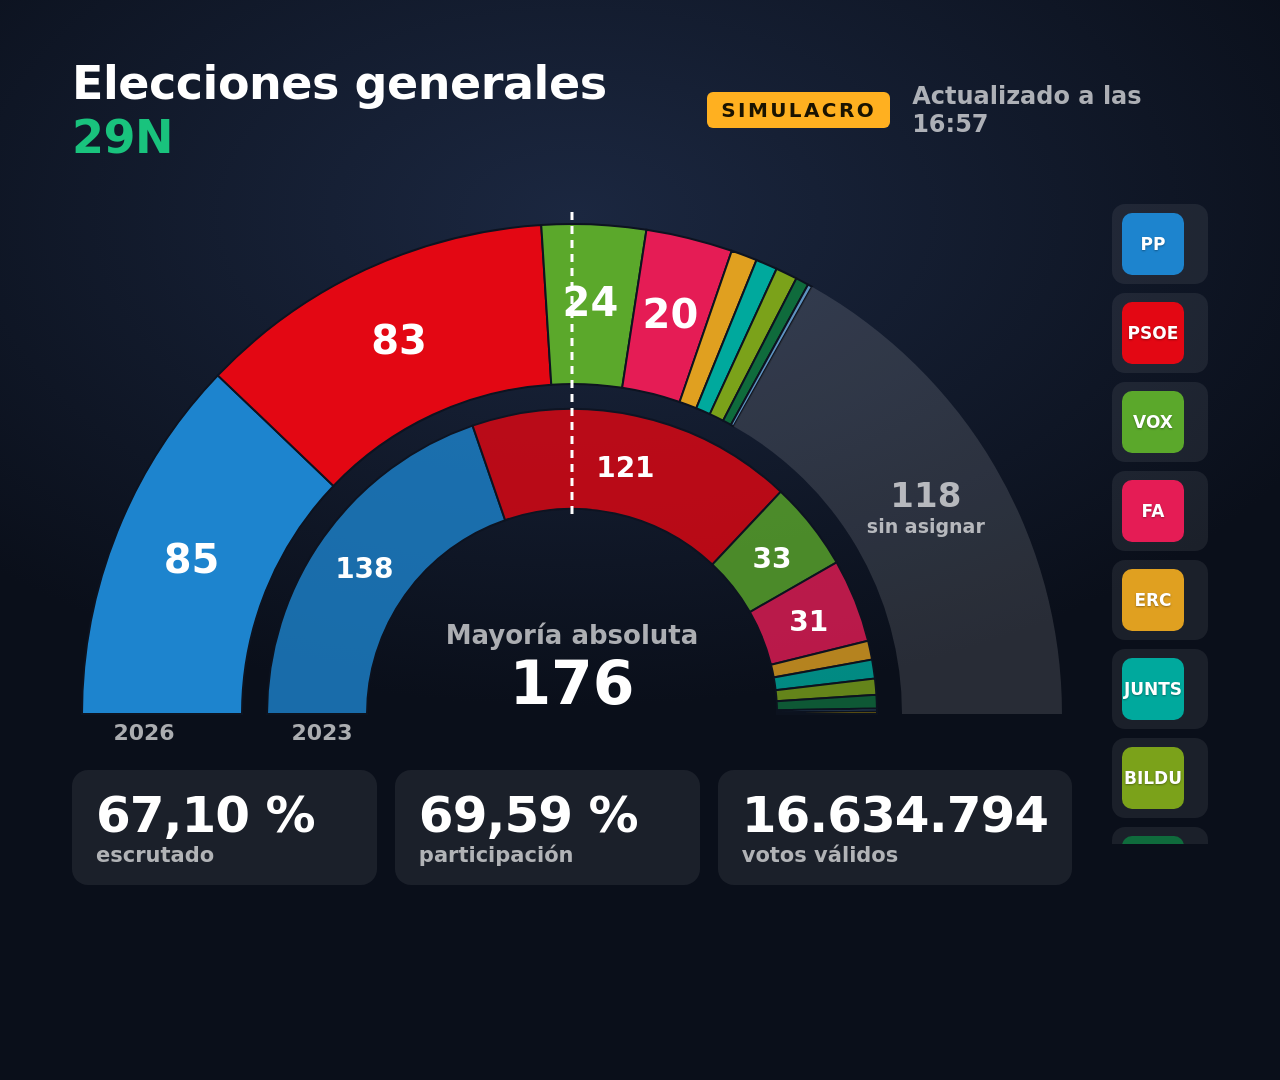
==== commit 8570f802: "Escaños sin asignar: arco gris con su cifra y sin comparar con 2023 ni sacar conclusiones en el pact" ====
--- a/web/directo/index.html
+++ b/web/directo/index.html
@@ -185,7 +185,7 @@
     <h1>Elecciones <b>generales</b></h1>
     <div class="escr"><span id="c-t">Escrutado</span><b id="c-n">—</b></div>
     <div class="filas" id="c-filas"></div>
-    <div class="pie"><div>Mayoría absoluta 176</div><span id="c-h"></span></div>
+    <div class="pie"><div id="c-pie">Mayoría absoluta 176</div><span id="c-h"></span></div>
   </div>
 </section>
 
@@ -273,10 +273,12 @@
 function delta(p, antes) {
   // Con `antes` (una provincia): los espacios con continuidad que no tuvieron escaño allí se comparan con 0.
   const base = antes ? (E2023[p.f] === undefined ? undefined : antes[p.f] || 0) : E2023[p.f];
-  if (base === undefined) return null;
+  // En el total nacional no se compara mientras queden escaños sin asignar (provincias sin recuento): «PSOE 52, −69» engañaría.
+  if (base === undefined || (!antes && !repartoCompleto())) return null;
   const d = p.e - base;
   return el("span", "delta " + (d > 0 ? "sube" : d < 0 ? "baja" : "igual"), d > 0 ? `+${d}` : d < 0 ? `−${-d}` : "=");
 }
+const repartoCompleto = () => D.nacional.partidos.reduce((t, p) => t + p.e, 0) >= D.nacional.escanos_total;
 const conEscano = (a) => [...a.partidos].sort((x, y) => y.e - x.e || y.v - x.v);
 
 let D = null, pagina = 0, firma = "";
@@ -311,6 +313,16 @@
       if (e >= 14) { const m = (a0 + a1) / 2, r = (r1 + r2) / 2; texto(500 - r * Math.cos(m), 510 - r * Math.sin(m) + 12, e, r2 - r1 > 100 ? 40 : 28, 800); }
       acum += e;
     });
+    // Escaños aún sin asignar (provincias sin recuento): el resto del arco, en gris, con su cifra.
+    if (lista.length && acum < 350) {
+      const a0 = Math.PI * acum / 350, p = document.createElementNS(NS, "path");
+      p.setAttribute("d", arco(r1, r2, a0, Math.PI)); p.setAttribute("fill", PISTA); svg.appendChild(p);
+      if (350 - acum >= 30) {
+        const m = (a0 + Math.PI) / 2, r = (r1 + r2) / 2;
+        texto(500 - r * Math.cos(m), 510 - r * Math.sin(m), 350 - acum, 34, 800, TENUE);
+        texto(500 - r * Math.cos(m), 510 - r * Math.sin(m) + 26, "sin asignar", 19, 600, TENUE);
+      }
+    }
   };
   anillo(conEscano(a).filter((p) => p.e > 0).map((p) => [p.f, p.e]), 330, 490, 1);
   anillo(ARCO2023, 205, 305, .8);
@@ -385,20 +397,23 @@
       f.appendChild(c); pista.appendChild(f);
     });
   } else { pista.classList.remove("previa"); if (!lista.length) pista.appendChild(el("div", "ficha", "")); }
-  $("#f-pie").textContent = (D.simulacro ? "SIMULACRO · " : "") + (hay ? "Escaños · mayoría absoluta 176 · " + (paginas > 1 ? `${pagina % paginas + 1}/${paginas} · ` : "") : "") + "Fuente: Ministerio del Interior";
+  $("#f-pie").textContent = (D.simulacro ? "SIMULACRO · " : "") + (hay ? (repartoCompleto() ? "Escaños · mayoría absoluta 176 · " : `Escaños asignados: ${a.partidos.reduce((t, p) => t + p.e, 0)} de 350 · `) + (paginas > 1 ? `${pagina % paginas + 1}/${paginas} · ` : "") : "") + "Fuente: Ministerio del Interior";
 }
 function pintarColumna() {
   const a = D.nacional;
   const hay = a.escrutado > 0, av = a.avances || [];
   $("#c-t").textContent = (D.simulacro ? "Simulacro · " : "") + (hay ? "escrutado" : av[1] > 0 ? "participación 18:00" : av[0] > 0 ? "participación 14:00" : "escrutado");
   $("#c-n").textContent = hay ? dec(a.escrutado, 2) + " %" : av[1] > 0 ? dec(av[1], 2) + " %" : av[0] > 0 ? dec(av[0], 2) + " %" : "0,00 %";
-  $("#c-h").textContent = D.hora || "";
+  $("#c-h").textContent = hay ? D.hora || "" : "";        // antes del escrutinio Interior manda la fecha sin hora («00:00»)
   const cont = $("#c-filas");
   cont.replaceChildren();
+  const libres = a.escanos_total - a.partidos.reduce((t, p) => t + p.e, 0);
+  $("#c-pie").textContent = hay && libres > 0 ? `${libres} escaños sin asignar` : "Mayoría absoluta 176";
   conEscano(a).filter((p) => p.e > 0).slice(0, 15).forEach((p) => {
     const f = el("div", "fila"); f.style.background = col(p.f);
     const d = delta(p);
     const dd = el("div", "d"); if (d) { d.className = "delta"; dd.appendChild(d); } else dd.style.visibility = "hidden";
+    if (!repartoCompleto()) dd.style.display = "none";
     f.append(el("div", "n", nom(p)), el("div", "e", String(p.e)), dd);
     cont.appendChild(f);
   });
@@ -424,7 +439,7 @@
   cont.replaceChildren();
   [["Avance de las 14:00", av[0]], ["Avance de las 18:00", av[1]]].forEach(([t, v], k) => {
     const c = el("div", "av" + (v > 0 ? "" : " pendiente"));
-    const n = el("div", "n", v > 0 ? dec(v, 1) : "—"); if (v > 0) n.appendChild(el("small", null, " %"));
+    const n = el("div", "n", v > 0 ? dec(v, 1) : "– –"); if (v > 0) n.appendChild(el("small", null, " %"));
     const b = el("div", "b"); const i = el("i"); i.style.width = Math.min(100, v || 0) + "%"; b.appendChild(i);
     const cmp = el("div", "cmp"), antes = AV_PREVIOS[k];
     if (v > 0) {
@@ -468,7 +483,7 @@
 function pintarTicker() {
   const n = Math.max(1, Number(Q.get("n")) || 5), minimo = Q.has("minimo") ? Number(Q.get("minimo")) : 50;
   const cinta = $("#t-cinta"), lista = disputados(n, minimo);
-  $("#t-h").textContent = (D.simulacro ? "SIMULACRO · " : "") + (D.hora ? "Datos de las " + D.hora : "Último escaño de cada provincia");
+  $("#t-h").textContent = (D.simulacro ? "SIMULACRO · " : "") + (D.hora && D.nacional.escrutado > 0 ? "Datos de las " + D.hora : "Último escaño de cada provincia");
   cinta.replaceChildren();
   if (!lista.length) { cinta.appendChild(el("div", "aviso", D.nacional.escrutado > 0 ? "Aún no hay provincias con recuento suficiente." : "El escrutinio empieza a las 20:00.")); cinta.style.display = "flex"; return; }
   cinta.style.display = "";
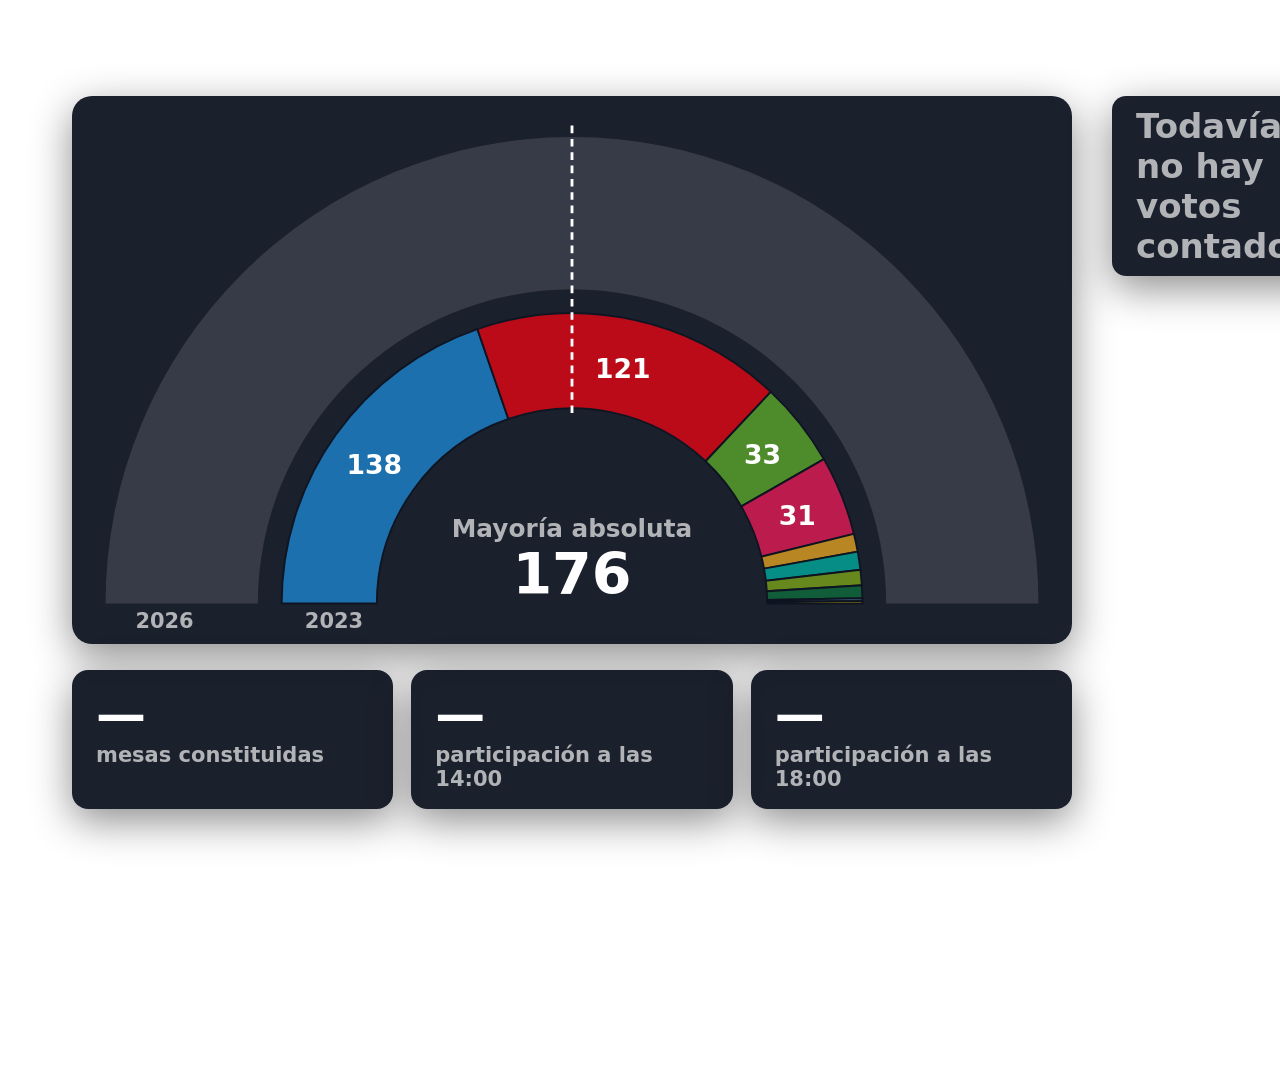
==== commit f597b135: "Gráficos de OBS: lienzo transparente, verde de Onda Cero y desplegable de provincias - El lienzo no " ====
--- a/web/directo/index.html
+++ b/web/directo/index.html
@@ -5,7 +5,8 @@
 <meta name="robots" content="noindex, nofollow">
 <title>29N · Gráficos para directo</title>
 <!--
-  Gráficos del 29N para capturar con OBS (fuente «Navegador», 1920 × 1080, fondo transparente).
+  Gráficos del 29N para capturar con OBS (fuente «Navegador», 1920 × 1080).
+  El lienzo es transparente (alfa real): fuera de los módulos se ve la señal de vídeo. Cada módulo lleva su propio fondo.
   Leen el mismo fichero que la web (../data/vivo_29n.json) y se refrescan solos cada 15 s.
 
   Dirección: .../directo/?vista=VISTA[&opción=valor…]
@@ -13,7 +14,8 @@
     vista=columna        columna lateral con todos los partidos con escaño (superpuesta)
     vista=arco           pantalla completa: hemiciclo (fuera 2026, dentro 2023) y tabla
     vista=participacion  pantalla completa: constitución de mesas y avances de las 14:00 y las 18:00
-    vista=provincia&provincia=28   pantalla completa: una provincia, con el último escaño
+    vista=provincia&provincia=28   pantalla completa: una provincia, con el último escaño. Al pasar el ratón sale un
+                         desplegable para cambiar de provincia (en OBS, con «Interactuar»); no se ve en emisión.
     vista=ticker         cinta inferior que corre con los escaños más disputados: las n=5 provincias donde a la
                          candidatura siguiente le faltan menos votos para quitar el último escaño (superpuesta).
                          minimo=50 (% escrutado de la provincia para entrar); velocidad=140 (píxeles por segundo)
@@ -23,38 +25,46 @@
                          Antes del escrutinio solo alterna participación y faldón.
   Galería con miniaturas de todos: galeria.html
   Opciones:
-    fondo=transparente | oscuro | blanco | croma   (por defecto: transparente en faldon/columna, oscuro en el resto;
-                                            blanco = versión clara: fondo blanco, paneles claros y texto oscuro)
+    fondo=transparente | blanco | oscuro | solido | croma
+        transparente (por defecto): lienzo transparente, módulos oscuros
+        blanco: lienzo transparente, módulos claros con texto oscuro (igual que tema=claro)
+        oscuro: módulos oscuros sobre lienzo opaco oscuro (para ver los gráficos sin vídeo detrás)
+        solido: lienzo opaco del color del tema (con fondo=solido&tema=claro, blanco)        croma: lienzo verde
+    tema=oscuro | claro  color de los módulos, si se quiere fijar aparte del fondo
     lado=derecha         columna a la derecha            paso=6     segundos por página del carrusel
     datos=simulacro | demo                  para ensayar sin recuento real (último envío del simulacro de Interior)
   Logos: si existe logos/<ID>.png (PP.png, PSOE.png, VOX.png, FA.png…), se muestra en lugar del bloque de color.
 -->
 <style>
   :root { --tinta: #0d1320; --panel: rgba(13, 19, 32, .94); --panel2: rgba(255, 255, 255, .07); --texto: #fff;
-          --tenue: rgba(255, 255, 255, .66); --acento: #19c37d; --sube: #3ddc84; --baja: #ff6b6b;
+          --tenue: rgba(255, 255, 255, .66); --acento: #01743e; --sobre-acento: #fff; --acento-texto: #3fbf85;
+          --sube: #3ddc84; --baja: #ff6b6b; --sombra: 0 12px 40px rgba(0, 0, 0, .45);
           --raya: rgba(255, 255, 255, .12); --pista: rgba(255, 255, 255, .12); --oro: #ffd166; }
+  /* --acento es el verde de Onda Cero (fondos, con texto blanco encima). Como texto sobre panel oscuro no se lee:
+     ahí se usa --acento-texto, el mismo verde aclarado; en el tema claro los dos son el corporativo. */
   * { box-sizing: border-box; margin: 0; }
   html, body { width: 1920px; height: 1080px; overflow: hidden; background: transparent;
                font-family: "Inter", "Segoe UI", system-ui, -apple-system, Roboto, sans-serif; color: var(--texto);
                font-variant-numeric: tabular-nums; }
-  body.fondo-oscuro { background: radial-gradient(1200px 700px at 30% 20%, #1b2740, #0a0f1a 70%); }
-  body.fondo-croma { background: #00b140; }
-  /* Versión clara (fondo=blanco): mismos gráficos con fondo blanco, paneles claros y texto oscuro. */
-  body.fondo-blanco { background: #fff; --tinta: #fff; --panel: #f3f5f8; --panel2: rgba(13, 19, 32, .06); --texto: #0d1320;
-                      --tenue: rgba(13, 19, 32, .62); --acento: #19c37d; --sube: #0a8a4a; --baja: #c62828;
-                      --raya: rgba(13, 19, 32, .12); --pista: rgba(13, 19, 32, .1); --oro: #a85f00; }
-  body.fondo-blanco #faldon .barra, body.fondo-blanco #columna .col, body.fondo-blanco #ticker .barra { box-shadow: 0 6px 24px rgba(13, 19, 32, .18); }
-  body.fondo-blanco #faldon .pie { color: var(--texto); text-shadow: none; }
-  body.fondo-blanco #participacion .av.pendiente .n { color: rgba(13, 19, 32, .22); }
-  .vista { display: none; position: absolute; inset: 0; }
+  /* El lienzo (html, body y las secciones a pantalla completa) no pinta nada salvo que se pida un fondo opaco. */
+  body.lienzo-solido.tema-oscuro { background: radial-gradient(1200px 700px at 30% 20%, #1b2740, #0a0f1a 70%); }
+  body.lienzo-solido.tema-claro { background: #fff; }
+  body.lienzo-croma { background: #00b140; }
+  /* Tema claro: mismos gráficos con paneles claros y texto oscuro. */
+  body.tema-claro { --tinta: #fff; --panel: #f3f5f8; --panel2: rgba(13, 19, 32, .06); --texto: #0d1320;
+                    --tenue: rgba(13, 19, 32, .62); --acento-texto: #01743e; --sube: #0a8a4a; --baja: #c62828;
+                    --sombra: 0 6px 24px rgba(13, 19, 32, .22);
+                    --raya: rgba(13, 19, 32, .12); --pista: rgba(13, 19, 32, .1); --oro: #a85f00; }
+  body.tema-claro #participacion .av.pendiente .n { color: rgba(13, 19, 32, .22); }
+  .vista { display: none; position: absolute; inset: 0; background: transparent; }
   body[data-vista="faldon"] #faldon, body[data-vista="columna"] #columna, body[data-vista="arco"] #arco,
   body[data-vista="participacion"] #participacion, body[data-vista="provincia"] #provincia,
   body[data-vista="ticker"] #ticker { display: block; }
   /* ---------- Ticker de escaños disputados ---------- */
   #ticker .barra { position: absolute; left: 0; right: 0; bottom: 48px; height: 92px; display: flex; background: var(--panel);
-                   box-shadow: 0 12px 40px rgba(0, 0, 0, .45); }
+                   box-shadow: var(--sombra); }
   #ticker .cab { flex: none; display: flex; flex-direction: column; justify-content: center; padding: 0 34px; background: var(--acento);
-                 color: #04150d; z-index: 1; box-shadow: 14px 0 22px rgba(0, 0, 0, .45); }
+                 color: var(--sobre-acento); z-index: 1; box-shadow: 14px 0 22px rgba(0, 0, 0, .45); }
   #ticker .cab b { font-size: 27px; font-weight: 800; letter-spacing: .06em; text-transform: uppercase; line-height: 1.1; }
   #ticker .cab span { font-size: 17px; font-weight: 600; opacity: .8; }
   #ticker .cinta { flex: 1; overflow: hidden; }
@@ -79,8 +89,8 @@
 
   /* ---------- Faldón ---------- */
   #faldon .barra { position: absolute; left: 60px; right: 60px; bottom: 54px; height: 150px; display: flex;
-                   border-radius: 18px; overflow: hidden; background: var(--panel); box-shadow: 0 12px 40px rgba(0, 0, 0, .45); }
-  #faldon .cab { width: 330px; flex: none; padding: 18px 26px; background: var(--acento); color: #04150d;
+                   border-radius: 18px; overflow: hidden; background: var(--panel); box-shadow: var(--sombra); }
+  #faldon .cab { width: 330px; flex: none; padding: 18px 26px; background: var(--acento); color: var(--sobre-acento);
                  display: flex; flex-direction: column; justify-content: center; }
   #faldon .cab .t { font-size: 19px; font-weight: 800; letter-spacing: .08em; text-transform: uppercase; }
   #faldon .cab .n { font-size: 58px; font-weight: 800; line-height: 1.05; letter-spacing: -.02em; }
@@ -95,17 +105,18 @@
   #faldon .ficha .pct { font-size: 19px; color: var(--tenue); }
   #faldon .pista.previa { grid-template-columns: repeat(3, 1fr); }
   #faldon .pista.previa .ficha { padding: 0 34px; } #faldon .pista.previa .ficha .esc { font-size: 54px; }
-  #faldon .pie { position: absolute; right: 76px; bottom: 20px; font-size: 17px; color: #fff; opacity: .85;
-                 text-shadow: 0 1px 3px rgba(0, 0, 0, .8); }
+  #faldon .pie { position: absolute; right: 60px; bottom: 14px; font-size: 17px; line-height: 1; color: var(--texto);
+                 background: var(--panel); padding: 8px 16px; border-radius: 9px; }
+  #faldon .pie:empty { display: none; }
   @keyframes entra { from { opacity: 0; transform: translateY(18px); } to { opacity: 1; transform: none; } }
 
   /* ---------- Columna ---------- */
   #columna .col { position: absolute; top: 40px; bottom: 40px; left: 40px; width: 430px; border-radius: 18px;
-                  background: var(--panel); box-shadow: 0 12px 40px rgba(0, 0, 0, .45); padding: 24px 22px;
+                  background: var(--panel); box-shadow: var(--sombra); padding: 24px 22px;
                   display: flex; flex-direction: column; }
   body.lado-derecha #columna .col { left: auto; right: 40px; }
   #columna h1 { font-size: 26px; font-weight: 800; letter-spacing: .04em; text-transform: uppercase; line-height: 1.1; }
-  #columna h1 b { color: var(--acento); display: block; }
+  #columna h1 b { color: var(--acento-texto); display: block; }
   #columna .escr { margin: 16px 0 14px; padding: 10px 16px; border-radius: 12px; background: var(--panel2);
                    display: flex; align-items: baseline; justify-content: space-between; }
   #columna .escr span { font-size: 18px; color: var(--tenue); font-weight: 600; }
@@ -126,8 +137,14 @@
   .lleno { padding: 56px 72px; display: grid; gap: 40px; height: 100%; }
   .titulo { display: flex; align-items: center; gap: 22px; }
   .titulo h1 { font-size: 46px; font-weight: 800; letter-spacing: -.01em; }
-  .titulo h1 b { color: var(--acento); }
+  .titulo h1 b { color: var(--acento-texto); }
   .titulo .hora { margin-left: auto; font-size: 24px; color: var(--tenue); font-weight: 600; }
+  /* Sobre vídeo, cada bloque de las pantallas completas lleva su fondo; lo que queda entre ellos es transparente. */
+  .titulo h1, .titulo .hora, .lleno .vacio { background: var(--panel); padding: 10px 24px; border-radius: 14px; box-shadow: var(--sombra); }
+  .titulo h1:empty, .titulo .hora:empty { display: none; }
+  .lleno .caja, .lleno .tabla .f, #participacion .av, #a-svg { background: var(--panel); box-shadow: var(--sombra); }
+  #a-svg { border-radius: 20px; padding: 22px 24px 12px; }
+  .lleno .tabla { overflow: visible; }
   .cajas { display: flex; gap: 18px; }
   .caja { flex: 1; background: var(--panel2); border-radius: 16px; padding: 18px 24px; }
   .caja b { display: block; font-size: 50px; font-weight: 800; letter-spacing: -.02em; line-height: 1.1; }
@@ -154,7 +171,7 @@
   .tabla.densa .f .esc .vs { display: none; }
   #participacion .lleno { grid-template-rows: auto 1fr auto; }
   #participacion .dos { display: grid; grid-template-columns: 1fr 1fr; gap: 40px; align-items: stretch; }
-  #participacion .av { background: var(--panel2); border-radius: 24px; padding: 40px 48px; display: flex; flex-direction: column; justify-content: center; }
+  #participacion .av { border-radius: 24px; padding: 40px 48px; display: flex; flex-direction: column; justify-content: center; }
   #participacion .av .h { font-size: 34px; font-weight: 700; color: var(--tenue); }
   #participacion .av .n { font-size: 190px; font-weight: 800; letter-spacing: -.04em; line-height: 1; }
   #participacion .av .n small { font-size: 80px; }
@@ -165,9 +182,16 @@
   #participacion .av.pendiente .n { color: rgba(255, 255, 255, .25); }
   #provincia .lleno { grid-template-columns: 1fr 1fr; grid-template-rows: auto auto 1fr; }
   #provincia .titulo, #provincia .ultimo { grid-column: 1 / -1; }
-  #provincia .ultimo { background: var(--acento); color: #04150d; border-radius: 16px; padding: 20px 28px; font-size: 32px; font-weight: 600; }
+  #provincia .ultimo { background: var(--acento); color: var(--sobre-acento); box-shadow: var(--sombra); border-radius: 16px; padding: 20px 28px; font-size: 32px; font-weight: 600; }
   #provincia .ultimo b { font-weight: 800; }
   .vacio { font-size: 34px; color: var(--tenue); font-weight: 600; align-self: center; }
+  /* Desplegable de provincia: solo aparece con el ratón encima (no sale en emisión). */
+  #elegir { display: none; position: absolute; top: 10px; left: 50%; transform: translateX(-50%); z-index: 5; opacity: 0;
+            transition: opacity .2s; background: var(--panel); color: var(--texto); padding: 8px 14px; border-radius: 10px;
+            box-shadow: var(--sombra); font-size: 20px; font-weight: 600; }
+  #elegir select { font: inherit; margin-left: 8px; padding: 4px 8px; border-radius: 7px; }
+  body[data-vista="provincia"]:not(.bucle) #elegir { display: block; }
+  body:hover #elegir, #elegir:focus-within { opacity: 1; }
 </style>
 </head>
 <body>
@@ -191,7 +215,7 @@
 
 <section id="arco" class="vista">
   <div class="lleno">
-    <div class="titulo"><h1>Elecciones generales <b>29N</b></h1><span class="sello" id="a-sello" hidden>SIMULACRO</span><span class="hora" id="a-h"></span></div>
+    <div class="titulo"><span class="sello" id="a-sello" hidden>SIMULACRO</span><span class="hora" id="a-h"></span></div>
     <div class="izq"><div id="a-svg"></div><div class="cajas" id="a-cajas"></div></div>
     <div class="tabla" id="a-tabla"></div>
   </div>
@@ -199,7 +223,7 @@
 
 <section id="participacion" class="vista">
   <div class="lleno">
-    <div class="titulo"><h1>Participación <b>29N</b></h1><span class="sello" id="p-sello" hidden>SIMULACRO</span><span class="hora" id="p-h"></span></div>
+    <div class="titulo"><h1>Participación</h1><span class="sello" id="p-sello" hidden>SIMULACRO</span><span class="hora" id="p-h"></span></div>
     <div class="dos" id="p-dos"></div>
     <div class="cajas" id="p-cajas"></div>
   </div>
@@ -211,6 +235,8 @@
     <div class="cinta" id="t-cinta"></div>
   </div>
 </section>
+
+<label id="elegir">Provincia<select id="v-prov"></select></label>
 
 <section id="provincia" class="vista">
   <div class="lleno">
@@ -229,9 +255,13 @@
 const PROVS = (Q.get("provincias") || "28,08,46,41,29,48,50").split(",");
 let VISTA = BUCLE ? VISTAS[0] || "arco" : Q.get("vista") || "arco";
 let PROV = Q.get("provincia") || PROVS[0];
-const SUPERPUESTA = !BUCLE && ["faldon", "columna", "ticker"].includes(VISTA);
 document.body.dataset.vista = VISTA;
-document.body.classList.add("fondo-" + (Q.get("fondo") || (SUPERPUESTA ? "transparente" : "oscuro")));
+// Lienzo transparente salvo que se pida opaco; «fondo=blanco» es el tema claro sobre lienzo transparente.
+const FONDO = Q.get("fondo") || "transparente";
+document.body.classList.add("tema-" + (Q.get("tema") === "claro" || (!Q.get("tema") && FONDO === "blanco") ? "claro" : "oscuro"));
+if (FONDO === "oscuro" || FONDO === "solido") document.body.classList.add("lienzo-solido");
+if (FONDO === "croma") document.body.classList.add("lienzo-croma");
+if (BUCLE) document.body.classList.add("bucle");
 if (Q.get("lado") === "derecha") document.body.classList.add("lado-derecha");
 const ORIGEN = { simulacro: "../data/simulacro_29n.json", demo: "../data/demo_29n.json" }[Q.get("datos")] || "../data/vivo_29n.json";
 const PASO = 1000 * Math.max(3, Number(Q.get("paso")) || 6);
@@ -456,6 +486,9 @@
 }
 function pintarProvincia() {
   const cod = PROV, a = D.provincias[cod];
+  const sel = $("#v-prov");
+  if (!sel.options.length) Object.entries(D.provincias).sort((x, y) => x[1].nombre.localeCompare(y[1].nombre, "es")).forEach(([k, p]) => sel.add(new Option(p.nombre, k)));
+  sel.value = cod;
   if (!a) return;
   $("#v-sello").hidden = !D.simulacro;
   $("#v-titulo").replaceChildren(a.nombre + " ", el("b", null, a.escanos_total + " escaños"));
@@ -528,6 +561,11 @@
     mostrar();
   } catch (e) { /* se mantiene lo último que se pintó */ }
 }
+$("#v-prov").addEventListener("change", (e) => {     // cambia de provincia sin recargar y deja la dirección al día
+  PROV = e.target.value;
+  Q.set("provincia", PROV); history.replaceState(null, "", "?" + Q.toString());
+  if (D) pintarProvincia();
+});
 cargar();
 setInterval(cargar, 15000);
 if (BUCLE) setInterval(siguiente, 1000 * Math.max(4, Number(Q.get("cada")) || 12));
